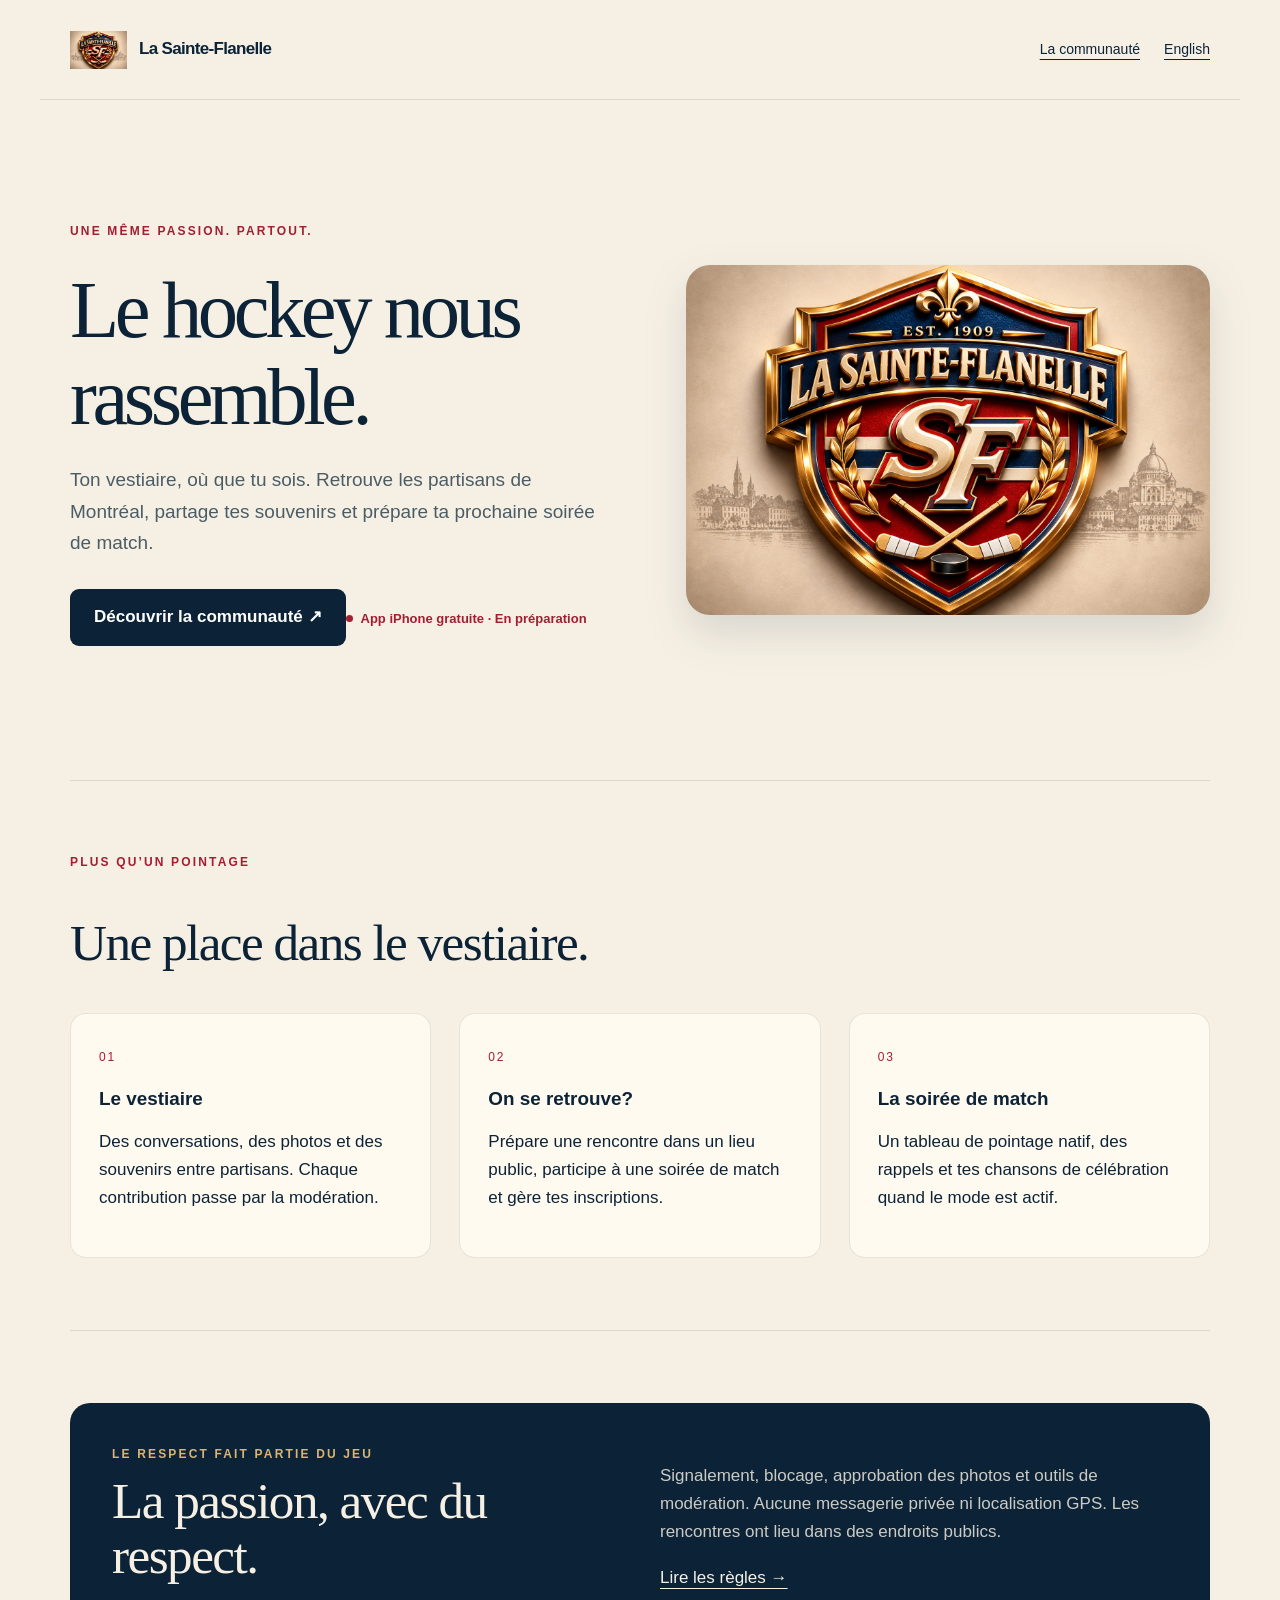
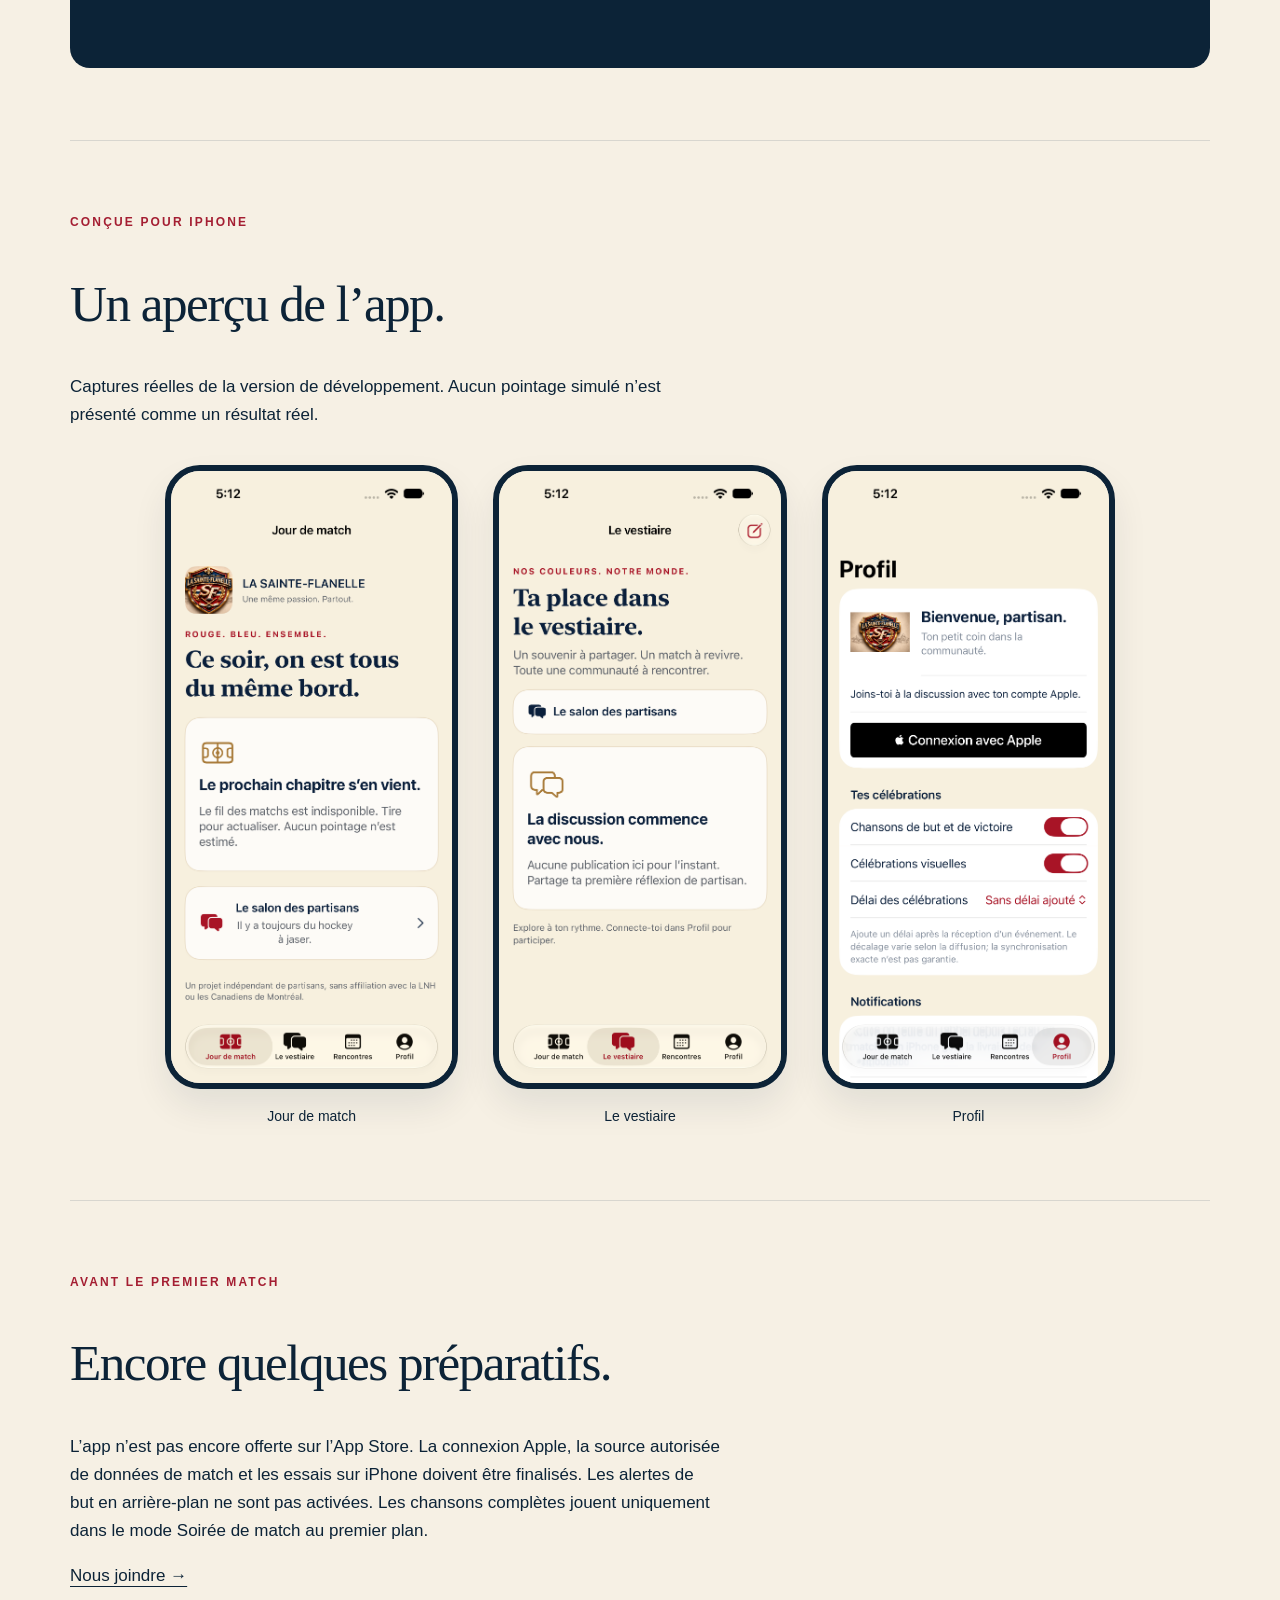
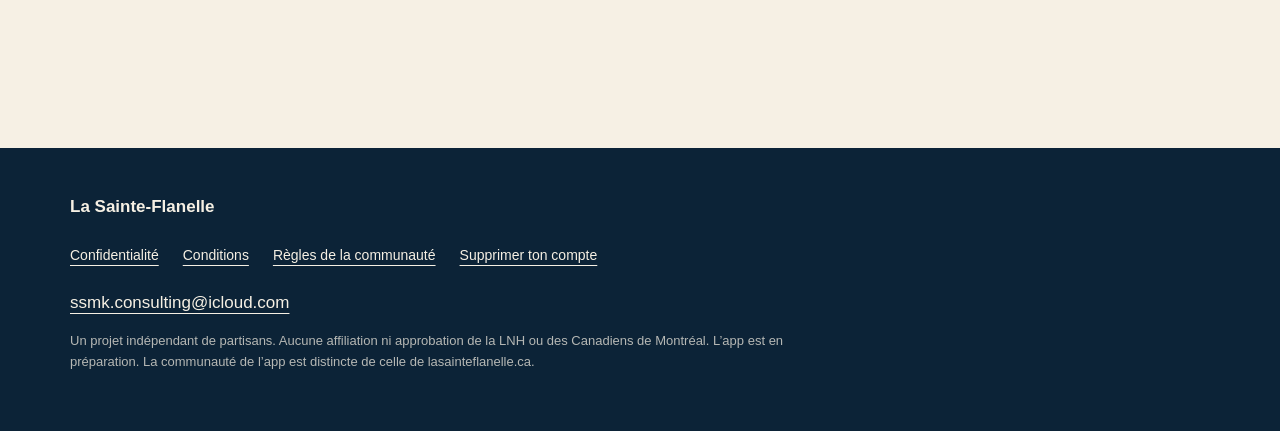
==== index.html @ 3fe641cf "Build bilingual La Sainte-Flanelle app website and policies" ====
<!doctype html><html lang="fr-CA"><head><meta charset="utf-8"><meta name="viewport" content="width=device-width, initial-scale=1"><meta name="theme-color" content="#0c2337"><meta name="description" content="La communauté indépendante des partisans de Montréal. Une app iPhone, en français et en anglais."><title>Accueil · La Sainte-Flanelle</title><link rel="stylesheet" href="assets/style.css?v=2"><link rel="icon" href="assets/crest.png"></head><body><a class="skip" href="#main">Aller au contenu</a><header><a class="brand" href="fr/index.html"><img src="assets/crest.png" alt="">La Sainte-Flanelle</a><nav aria-label="Navigation principale"><a href="fr/index.html#community">La communauté</a><a href="en/index.html" lang="en">English</a></nav></header><main id="main"><section class="hero"><div><div class="eyebrow">UNE MÊME PASSION. PARTOUT.</div><h1>Le hockey nous rassemble.</h1><p class="lead">Ton vestiaire, où que tu sois. Retrouve les partisans de Montréal, partage tes souvenirs et prépare ta prochaine soirée de match.</p><a class="button" href="#community">Découvrir la communauté ↗</a><p class="status">App iPhone gratuite · En préparation</p></div><div class="hero-art"><img src="assets/crest.png" alt="Écusson patrimonial SF de La Sainte-Flanelle" width="1536" height="1024"></div></section><section class="section" id="community"><div class="section-head"><div class="eyebrow">PLUS QU’UN POINTAGE</div><h2>Une place dans le vestiaire.</h2></div><div class="grid"><article class="card"><span class="number">01</span><h3>Le vestiaire</h3><p>Des conversations, des photos et des souvenirs entre partisans. Chaque contribution passe par la modération.</p></article><article class="card"><span class="number">02</span><h3>On se retrouve?</h3><p>Prépare une rencontre dans un lieu public, participe à une soirée de match et gère tes inscriptions.</p></article><article class="card"><span class="number">03</span><h3>La soirée de match</h3><p>Un tableau de pointage natif, des rappels et tes chansons de célébration quand le mode est actif.</p></article></div></section><section class="section"><div class="band"><div><div class="eyebrow">LE RESPECT FAIT PARTIE DU JEU</div><h2>La passion, avec du respect.</h2></div><div><p>Signalement, blocage, approbation des photos et outils de modération. Aucune messagerie privée ni localisation GPS. Les rencontres ont lieu dans des endroits publics.</p><a href="fr/communaute.html">Lire les règles →</a></div></div></section><section class="section"><div class="section-head"><div class="eyebrow">CONÇUE POUR IPHONE</div><h2>Un aperçu de l’app.</h2><p>Captures réelles de la version de développement. Aucun pointage simulé n’est présenté comme un résultat réel.</p></div><div class="screens"><figure><img src="assets/game-day-fr.png" alt="Jour de match — La Sainte-Flanelle" loading="lazy" width="1206" height="2622"><figcaption>Jour de match</figcaption></figure><figure><img src="assets/locker-fr.png" alt="Le vestiaire — La Sainte-Flanelle" loading="lazy" width="1206" height="2622"><figcaption>Le vestiaire</figcaption></figure><figure><img src="assets/profile-fr.png" alt="Profil — La Sainte-Flanelle" loading="lazy" width="1206" height="2622"><figcaption>Profil</figcaption></figure></div></section><section class="section"><div class="section-head"><div class="eyebrow">AVANT LE PREMIER MATCH</div><h2>Encore quelques préparatifs.</h2><p>L’app n’est pas encore offerte sur l’App Store. La connexion Apple, la source autorisée de données de match et les essais sur iPhone doivent être finalisés. Les alertes de but en arrière-plan ne sont pas activées. Les chansons complètes jouent uniquement dans le mode Soirée de match au premier plan.</p><a href="mailto:ssmk.consulting@icloud.com">Nous joindre →</a></div></section></main><footer class="footer"><div class="footer-inner"><strong>La Sainte-Flanelle</strong><nav aria-label="Informations"><a href="fr/confidentialite.html">Confidentialité</a><a href="fr/conditions.html">Conditions</a><a href="fr/communaute.html">Règles de la communauté</a><a href="fr/suppression.html">Supprimer ton compte</a></nav><a href="mailto:ssmk.consulting@icloud.com">ssmk.consulting@icloud.com</a><p>Un projet indépendant de partisans. Aucune affiliation ni approbation de la LNH ou des Canadiens de Montréal. L’app est en préparation. La communauté de l’app est distincte de celle de lasainteflanelle.ca.</p></div></footer></body></html>
---- assets/style.css ----
:root{--navy:#0c2337;--cream:#f6f0e4;--red:#a41e32;--gold:#b88a43;--muted:#5d666d}*{box-sizing:border-box}html{scroll-behavior:smooth}body{margin:0;background:var(--cream);color:var(--navy);font:17px/1.65 -apple-system,BlinkMacSystemFont,"Segoe UI",sans-serif}a{color:inherit;text-underline-offset:5px}a:focus-visible,button:focus-visible{outline:3px solid var(--red);outline-offset:5px}header{max-width:1200px;margin:auto;display:flex;align-items:center;justify-content:space-between;padding:25px 30px;border-bottom:1px solid #0c233720;gap:20px}.brand{display:flex;align-items:center;gap:12px;text-decoration:none;font-weight:750;letter-spacing:-.04em}.brand img{width:57px;height:49px;object-fit:contain}nav{display:flex;gap:24px;font-size:14px}main{max-width:1200px;margin:auto;padding:0 30px}.hero{display:grid;grid-template-columns:1.1fr 1fr;align-items:center;gap:40px;min-height:680px;padding:65px 0}.eyebrow{text-transform:uppercase;font-size:12px;font-weight:800;letter-spacing:.18em;color:var(--red)}h1,h2,h3{line-height:1.08}h1{font-family:Georgia,serif;font-size:clamp(3rem,6.3vw,5.8rem);font-weight:500;letter-spacing:-.055em;margin:24px 0}h2{font-family:Georgia,serif;font-size:clamp(2.1rem,4vw,3.5rem);font-weight:500;letter-spacing:-.03em}h3{font-size:1.18rem}.lead{max-width:540px;font-size:19px;color:#4c5c65}.hero-art{position:relative;display:grid;place-items:center}.hero-art img{width:100%;height:auto;filter:drop-shadow(0 18px 20px #0c233720);border-radius:24px}.caption{font-size:12px;color:var(--muted);text-align:center}.button{display:inline-block;background:var(--navy);color:white;padding:14px 24px;border-radius:9px;text-decoration:none;font-weight:650;margin:12px 0}.status{display:inline-flex;align-items:center;gap:8px;font-size:13px;color:var(--red);font-weight:700}.status:before{content:"";width:7px;height:7px;background:var(--red);border-radius:50%}.section{padding:72px 0;border-top:1px solid #0c233720}.section-head{max-width:650px;margin-bottom:36px}.grid{display:grid;grid-template-columns:repeat(3,1fr);gap:28px}.card{background:#fffaf0;border:1px solid #0c23371a;border-radius:16px;padding:28px}.number{font-size:12px;letter-spacing:.15em;color:var(--red)}.band{border-radius:20px;background:var(--navy);color:var(--cream);padding:42px;display:grid;grid-template-columns:1fr 1fr;gap:40px}.band h2{margin-top:8px}.band p{opacity:.82}.band .eyebrow{color:#d8b574}.screens{display:grid;grid-template-columns:repeat(3,1fr);gap:35px;max-width:950px;margin:auto}.screens img{width:100%;height:auto;display:block;border:6px solid var(--navy);border-radius:35px;box-shadow:0 18px 35px #0c233715}.screens figure{margin:0}.screens figcaption{font-size:14px;text-align:center;margin-top:16px}.article{max-width:760px;margin:auto;padding:65px 0 100px}.article h1{font-size:clamp(2.7rem,5vw,4.5rem)}.article h2{font-family:inherit;font-size:1.3rem;font-weight:750;letter-spacing:0;margin-top:40px}.article li{margin:12px 0}.note{border-left:3px solid var(--gold);padding:5px 0 5px 20px}.footer{background:var(--navy);color:var(--cream);padding:45px 30px;margin-top:50px}.footer-inner{max-width:1140px;margin:auto}.footer nav{flex-wrap:wrap;margin:22px 0}.footer p{max-width:780px;opacity:.72;font-size:13px}.skip{position:absolute;top:-70px;padding:12px;background:white;z-index:2}.skip:focus{top:5px}@media(max-width:760px){header{padding:18px 20px}header nav a:first-child{display:none}main{padding:0 22px}.brand{font-size:15px}.hero{grid-template-columns:1fr;padding:42px 0;gap:30px;min-height:0}.hero h1{margin-top:18px}.hero-art{max-width:480px;margin:auto}.grid,.band{grid-template-columns:1fr}.section{padding:45px 0}.band{padding:26px;gap:8px}.screens{grid-template-columns:repeat(2,1fr);gap:20px}.screens figure:last-child{display:none}.screens img{border-width:4px;border-radius:22px}nav{gap:18px}.article{padding-top:38px}h1{font-size:3.3rem}}@media(prefers-reduced-motion:reduce){html{scroll-behavior:auto}}
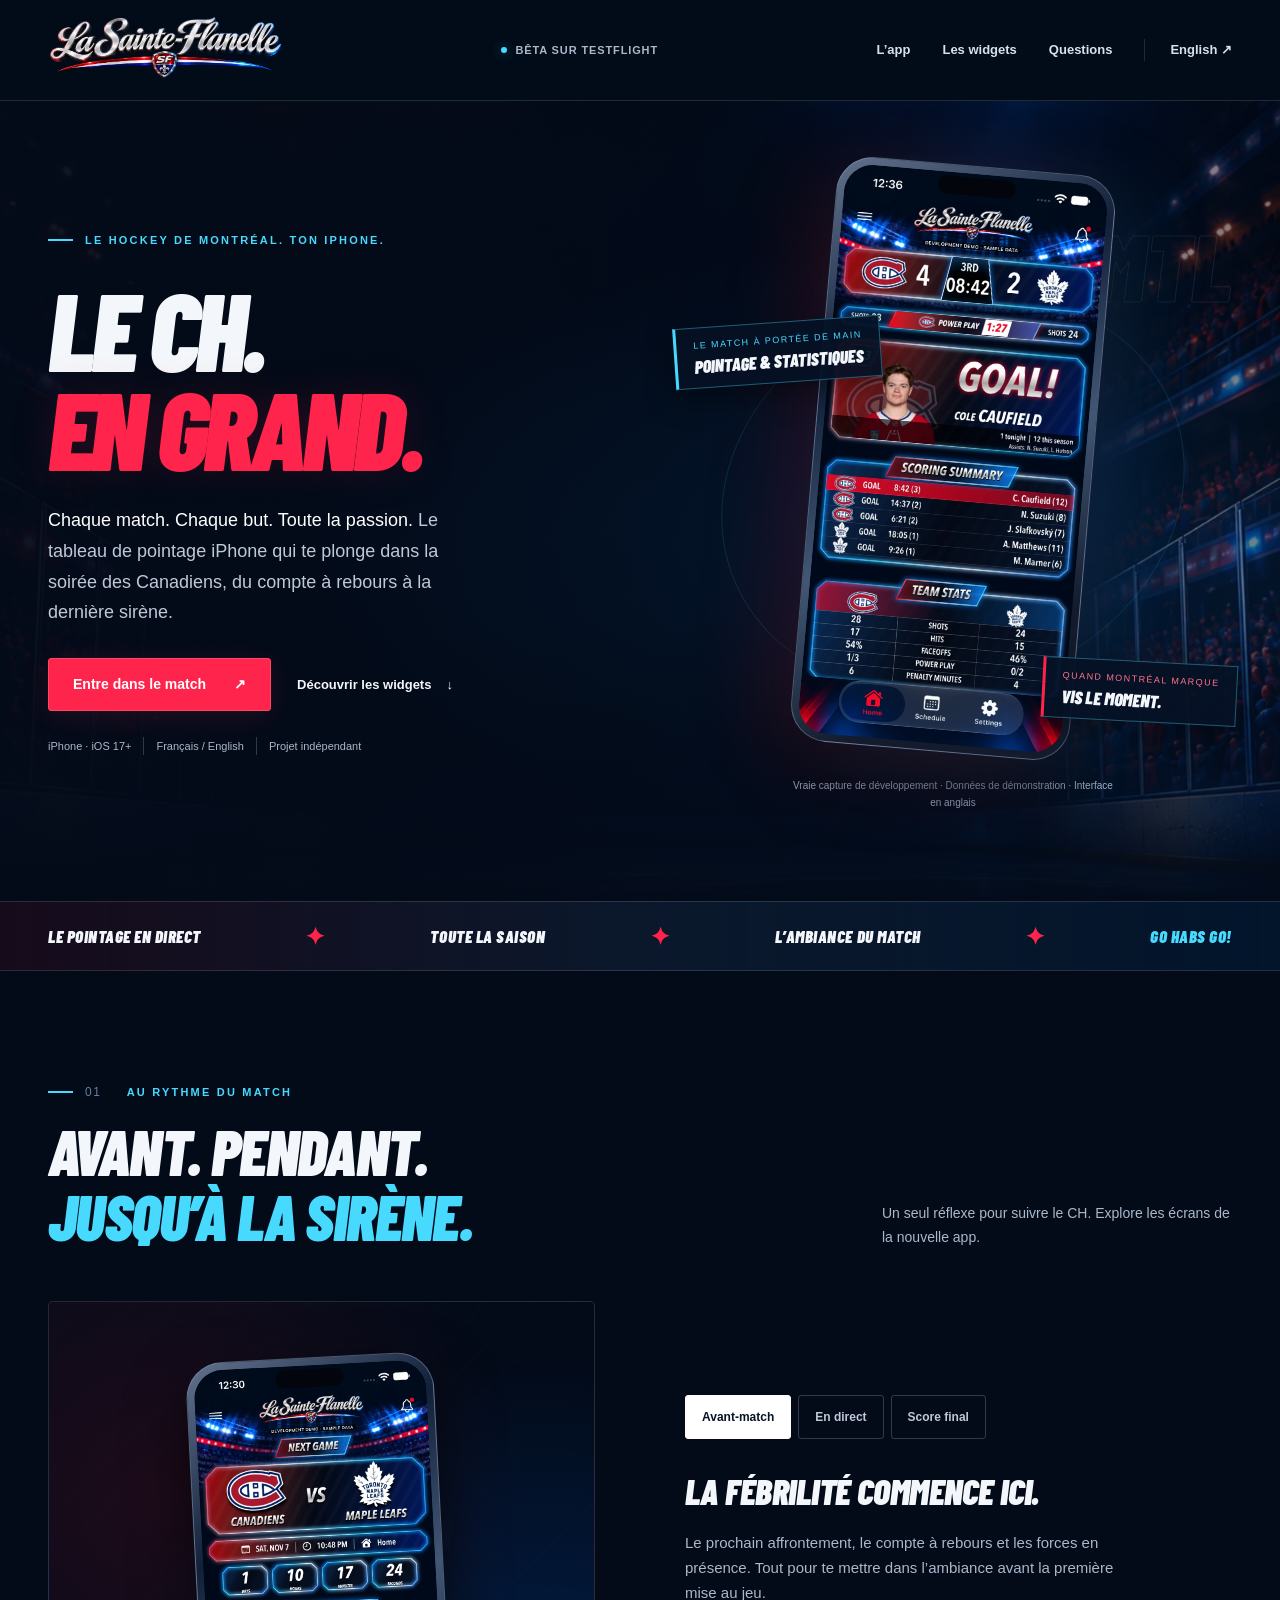
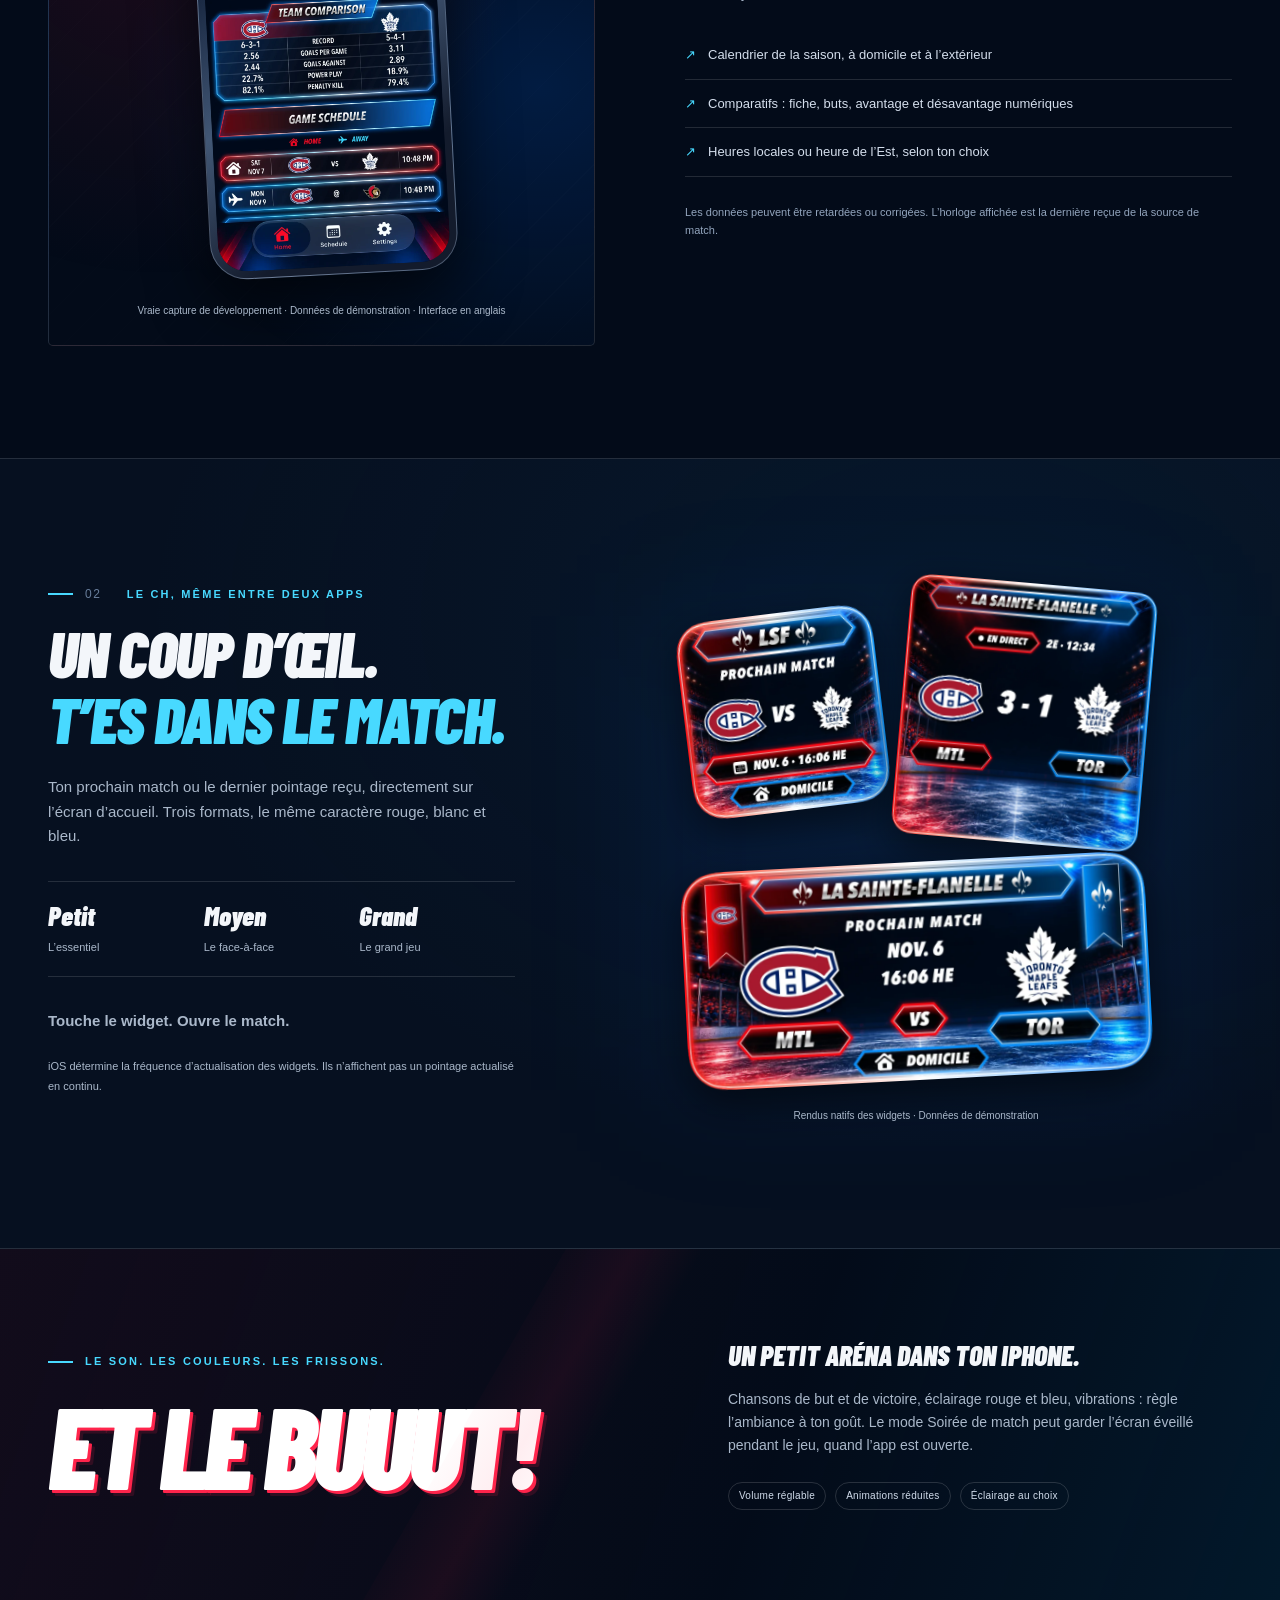
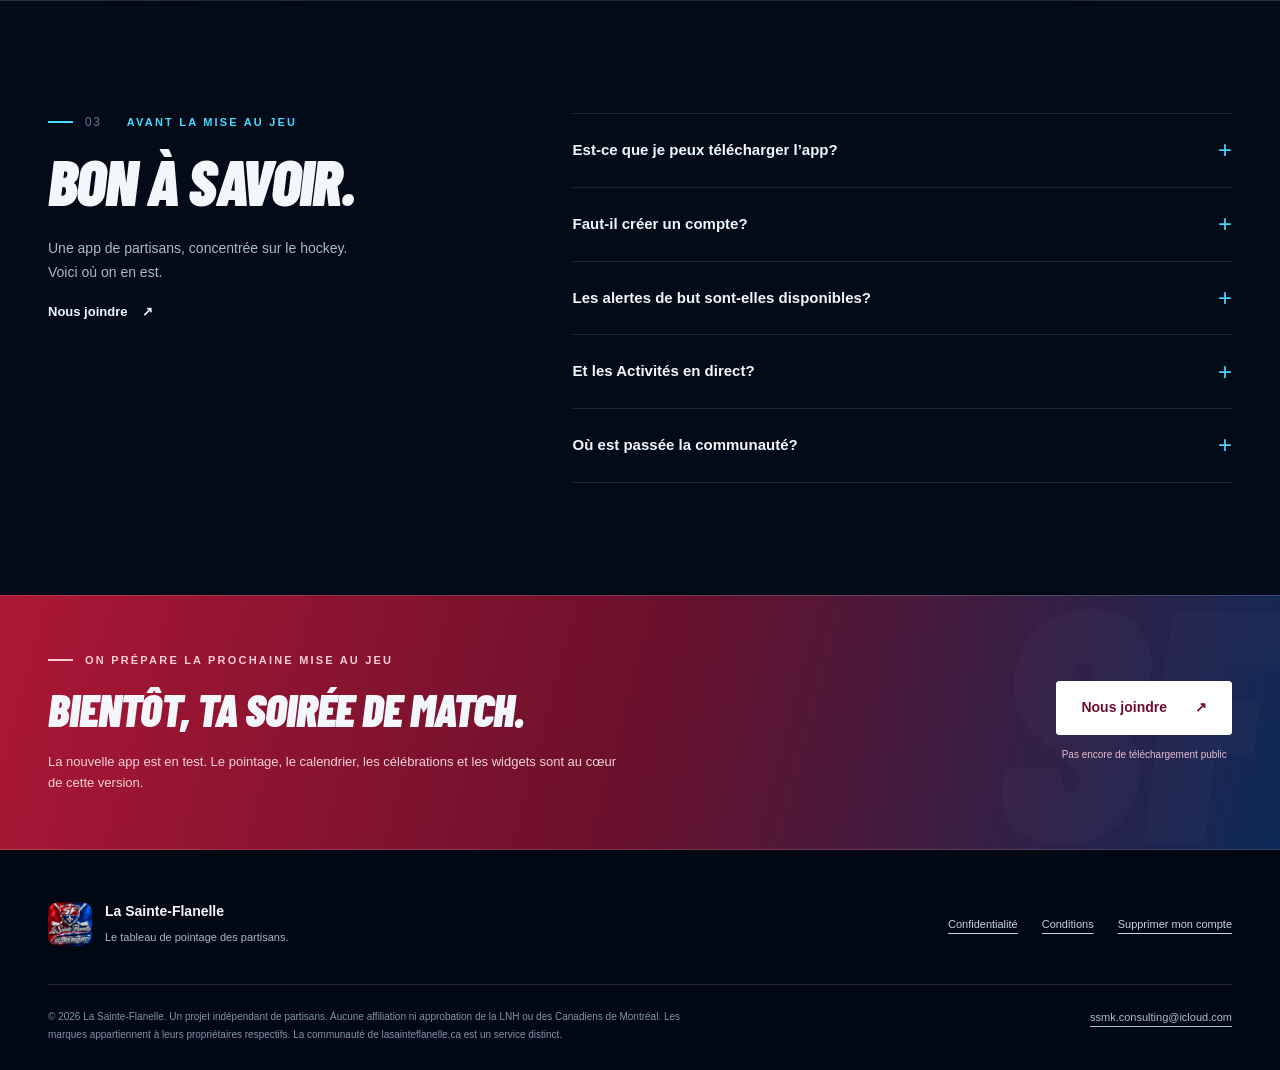
==== commit 7678e898: "Redesign website for Habs scoreboard and widgets" ====
--- a/index.html
+++ b/index.html
@@ -1 +1,43 @@
-<!doctype html><html lang="fr-CA"><head><meta charset="utf-8"><meta name="viewport" content="width=device-width, initial-scale=1"><meta name="theme-color" content="#0c2337"><meta name="description" content="La communauté indépendante des partisans de Montréal. Une app iPhone, en français et en anglais."><title>Accueil · La Sainte-Flanelle</title><link rel="stylesheet" href="assets/style.css?v=2"><link rel="icon" href="assets/crest.png"></head><body><a class="skip" href="#main">Aller au contenu</a><header><a class="brand" href="fr/index.html"><img src="assets/crest.png" alt="">La Sainte-Flanelle</a><nav aria-label="Navigation principale"><a href="fr/index.html#community">La communauté</a><a href="en/index.html" lang="en">English</a></nav></header><main id="main"><section class="hero"><div><div class="eyebrow">UNE MÊME PASSION. PARTOUT.</div><h1>Le hockey nous rassemble.</h1><p class="lead">Ton vestiaire, où que tu sois. Retrouve les partisans de Montréal, partage tes souvenirs et prépare ta prochaine soirée de match.</p><a class="button" href="#community">Découvrir la communauté ↗</a><p class="status">App iPhone gratuite · En préparation</p></div><div class="hero-art"><img src="assets/crest.png" alt="Écusson patrimonial SF de La Sainte-Flanelle" width="1536" height="1024"></div></section><section class="section" id="community"><div class="section-head"><div class="eyebrow">PLUS QU’UN POINTAGE</div><h2>Une place dans le vestiaire.</h2></div><div class="grid"><article class="card"><span class="number">01</span><h3>Le vestiaire</h3><p>Des conversations, des photos et des souvenirs entre partisans. Chaque contribution passe par la modération.</p></article><article class="card"><span class="number">02</span><h3>On se retrouve?</h3><p>Prépare une rencontre dans un lieu public, participe à une soirée de match et gère tes inscriptions.</p></article><article class="card"><span class="number">03</span><h3>La soirée de match</h3><p>Un tableau de pointage natif, des rappels et tes chansons de célébration quand le mode est actif.</p></article></div></section><section class="section"><div class="band"><div><div class="eyebrow">LE RESPECT FAIT PARTIE DU JEU</div><h2>La passion, avec du respect.</h2></div><div><p>Signalement, blocage, approbation des photos et outils de modération. Aucune messagerie privée ni localisation GPS. Les rencontres ont lieu dans des endroits publics.</p><a href="fr/communaute.html">Lire les règles →</a></div></div></section><section class="section"><div class="section-head"><div class="eyebrow">CONÇUE POUR IPHONE</div><h2>Un aperçu de l’app.</h2><p>Captures réelles de la version de développement. Aucun pointage simulé n’est présenté comme un résultat réel.</p></div><div class="screens"><figure><img src="assets/game-day-fr.png" alt="Jour de match — La Sainte-Flanelle" loading="lazy" width="1206" height="2622"><figcaption>Jour de match</figcaption></figure><figure><img src="assets/locker-fr.png" alt="Le vestiaire — La Sainte-Flanelle" loading="lazy" width="1206" height="2622"><figcaption>Le vestiaire</figcaption></figure><figure><img src="assets/profile-fr.png" alt="Profil — La Sainte-Flanelle" loading="lazy" width="1206" height="2622"><figcaption>Profil</figcaption></figure></div></section><section class="section"><div class="section-head"><div class="eyebrow">AVANT LE PREMIER MATCH</div><h2>Encore quelques préparatifs.</h2><p>L’app n’est pas encore offerte sur l’App Store. La connexion Apple, la source autorisée de données de match et les essais sur iPhone doivent être finalisés. Les alertes de but en arrière-plan ne sont pas activées. Les chansons complètes jouent uniquement dans le mode Soirée de match au premier plan.</p><a href="mailto:ssmk.consulting@icloud.com">Nous joindre →</a></div></section></main><footer class="footer"><div class="footer-inner"><strong>La Sainte-Flanelle</strong><nav aria-label="Informations"><a href="fr/confidentialite.html">Confidentialité</a><a href="fr/conditions.html">Conditions</a><a href="fr/communaute.html">Règles de la communauté</a><a href="fr/suppression.html">Supprimer ton compte</a></nav><a href="mailto:ssmk.consulting@icloud.com">ssmk.consulting@icloud.com</a><p>Un projet indépendant de partisans. Aucune affiliation ni approbation de la LNH ou des Canadiens de Montréal. L’app est en préparation. La communauté de l’app est distincte de celle de lasainteflanelle.ca.</p></div></footer></body></html>+<!doctype html>
+<html lang="fr-CA">
+<head>
+<meta charset="utf-8"><meta name="viewport" content="width=device-width, initial-scale=1">
+<meta name="theme-color" content="#030b19"><meta name="description" content="Le CH, en grand. Pointage en direct, calendrier, statistiques et widgets : La Sainte-Flanelle, le tableau de pointage iPhone des partisans de Montréal.">
+<meta property="og:title" content="Accueil · La Sainte-Flanelle"><meta property="og:description" content="Le CH, en grand. Pointage en direct, calendrier, statistiques et widgets : La Sainte-Flanelle, le tableau de pointage iPhone des partisans de Montréal."><meta property="og:type" content="website"><meta property="og:locale" content="fr_CA">
+<title>Accueil · La Sainte-Flanelle</title><link rel="stylesheet" href="assets/style.css?v=3"><link rel="icon" type="image/webp" href="assets/app-icon.webp">
+<script src="assets/site.js?v=3" defer></script>
+</head><body><a class="skip" href="#main">Aller au contenu</a>
+<header class="site-header"><div class="wrap header-inner">
+  <a class="brand" href="fr/index.html" aria-label="La Sainte-Flanelle — Accueil"><img src="assets/wordmark.webp" alt="La Sainte-Flanelle" width="800" height="267"></a>
+  <div class="header-status"><span class="dot" aria-hidden="true"></span>Bêta sur TestFlight</div>
+  <nav class="main-nav" aria-label="Navigation principale"><a class="desktop-link" href="fr/index.html#app">L’app</a><a class="desktop-link" href="fr/index.html#widgets">Les widgets</a><a class="desktop-link" href="fr/index.html#questions">Questions</a><a class="language" href="en/index.html" lang="en">English ↗</a></nav>
+</div></header>
+<main id="main">
+<section class="hero" aria-labelledby="hero-title"><div class="wrap hero-inner">
+ <div class="hero-copy"><div class="eyebrow">LE HOCKEY DE MONTRÉAL. TON IPHONE.</div><h1 id="hero-title"><span>LE CH.</span><span class="accent">EN GRAND.</span></h1><p class="lead"><strong>Chaque match. Chaque but. Toute la passion.</strong> Le tableau de pointage iPhone qui te plonge dans la soirée des Canadiens, du compte à rebours à la dernière sirène.</p>
+ <div class="actions"><a class="button" href="#app">Entre dans le match <span aria-hidden="true">↗</span></a><a class="text-link" href="#widgets">Découvrir les widgets <span aria-hidden="true">↓</span></a></div>
+ <div class="hero-meta"><span>iPhone · iOS 17+</span><span>Français / English</span><span>Projet indépendant</span></div></div>
+ <div class="hero-visual"><span class="hero-index" aria-hidden="true">MTL</span><div class="phone"><img src="assets/scoreboard-live.webp" alt="Tableau de pointage en démonstration : Montréal 4, Toronto 2" width="780" height="1688" fetchpriority="high"></div><div class="floating-label" aria-hidden="true"><small>LE MATCH À PORTÉE DE MAIN</small>Pointage & statistiques</div><div class="floating-label bottom" aria-hidden="true"><small>QUAND MONTRÉAL MARQUE</small>Vis le moment.</div><p class="visual-note">Vraie capture de développement · Données de démonstration · Interface en anglais</p></div>
+</div></section>
+<div class="ticker"><div class="wrap ticker-inner"><span>Le pointage en direct</span><span class="fleur" aria-hidden="true">✦</span><span>Toute la saison</span><span class="fleur" aria-hidden="true">✦</span><span>L’ambiance du match</span><span class="fleur" aria-hidden="true">✦</span><span>Go Habs Go!</span></div></div>
+<section class="section wrap" id="app" aria-labelledby="app-title">
+ <div class="section-heading"><div><div class="eyebrow"><span class="section-number">01</span>AU RYTHME DU MATCH</div><h2 id="app-title">Avant. Pendant.<br><em>Jusqu’à la sirène.</em></h2></div><p>Un seul réflexe pour suivre le CH. Explore les écrans de la nouvelle app.</p></div>
+ <div class="tour" data-preview><div class="preview-stage"><div class="phone tour-phone"><img data-preview-image src="assets/scoreboard-upcoming.webp" alt="Écran avant-match — La Sainte-Flanelle" width="780" height="1688" loading="lazy"></div><p class="stage-note">Vraie capture de développement · Données de démonstration · Interface en anglais</p></div>
+ <div class="tour-copy"><div class="tour-controls" role="group" aria-label="Explorer les écrans du match"><button type="button" hidden data-panel="preview-upcoming" aria-controls="preview-upcoming" aria-pressed="false" data-image="assets/scoreboard-upcoming.webp" data-alt="Écran Avant-match — La Sainte-Flanelle">Avant-match</button><button type="button" hidden data-panel="preview-live" aria-controls="preview-live" aria-pressed="false" data-image="assets/scoreboard-live.webp" data-alt="Écran En direct — La Sainte-Flanelle">En direct</button><button type="button" hidden data-panel="preview-final" aria-controls="preview-final" aria-pressed="false" data-image="assets/scoreboard-final.webp" data-alt="Écran Score final — La Sainte-Flanelle">Score final</button></div><div aria-live="polite" aria-atomic="true"><div class="tour-content" id="preview-upcoming" role="region" aria-labelledby="title-upcoming"><h3 id="title-upcoming">La fébrilité commence ici.</h3><p>Le prochain affrontement, le compte à rebours et les forces en présence. Tout pour te mettre dans l’ambiance avant la première mise au jeu.</p><ul class="detail-list"><li>Calendrier de la saison, à domicile et à l’extérieur</li><li>Comparatifs : fiche, buts, avantage et désavantage numériques</li><li>Heures locales ou heure de l’Est, selon ton choix</li></ul></div><div class="tour-content" id="preview-live" role="region" aria-labelledby="title-live"><h3 id="title-live">Le match prend toute la place.</h3><p>Un tableau de pointage au style télévisuel. Les infos du match sont réunies, lisibles et pensées pour les partisans de Montréal.</p><ul class="detail-list"><li>Pointage, période et dernière horloge reçue</li><li>Tirs, avantage numérique et dernier buteur</li><li>Sommaire des buts et statistiques des équipes</li></ul></div><div class="tour-content" id="preview-final" role="region" aria-labelledby="title-final"><h3 id="title-final">La dernière sirène. Toute l’émotion.</h3><p>La soirée se termine, le match reste à l’écran. Retrouve le résultat et le sommaire, puis prépare-toi au prochain rendez-vous.</p><ul class="detail-list"><li>Résultat final et sommaire des buts</li><li>Célébration de victoire quand Montréal l’emporte</li><li>Retour au calendrier pour le prochain match</li></ul></div></div><p class="tour-footnote">Les données peuvent être retardées ou corrigées. L’horloge affichée est la dernière reçue de la source de match.</p></div></div>
+</section>
+<section class="section widgets-section" id="widgets" aria-labelledby="widget-title"><div class="wrap widget-layout"><div class="widget-copy"><div class="eyebrow"><span class="section-number">02</span>LE CH, MÊME ENTRE DEUX APPS</div><h2 id="widget-title">Un coup d’œil.<br><em>T’es dans le match.</em></h2><p>Ton prochain match ou le dernier pointage reçu, directement sur l’écran d’accueil. Trois formats, le même caractère rouge, blanc et bleu.</p><div class="size-specs"><div><b>Petit</b><span>L’essentiel</span></div><div><b>Moyen</b><span>Le face-à-face</span></div><div><b>Grand</b><span>Le grand jeu</span></div></div><p><strong>Touche le widget. Ouvre le match.</strong></p><p class="widget-note">iOS détermine la fréquence d’actualisation des widgets. Ils n’affichent pas un pointage actualisé en continu.</p></div>
+ <figure class="widget-art"><div class="widget-row"><img class="widget-small" src="assets/widget-small-fr.webp" alt="Petit widget : prochain match" width="510" height="510" loading="lazy"><img class="widget-large" src="assets/widget-large-fr.webp" alt="Grand widget : pointage en démonstration" width="1000" height="1049" loading="lazy"></div><img class="widget-medium" src="assets/widget-medium-fr.webp" alt="Widget moyen : prochain match" width="1000" height="467" loading="lazy"><figcaption>Rendus natifs des widgets · Données de démonstration</figcaption></figure>
+</div></section>
+<section class="celebration" aria-labelledby="celebration-title"><div class="wrap celebration-inner"><div><div class="eyebrow">LE SON. LES COULEURS. LES FRISSONS.</div><h2 class="goal-word" id="celebration-title">ET LE BUUUT!</h2></div><div class="celebration-copy"><h3>Un petit aréna dans ton iPhone.</h3><p>Chansons de but et de victoire, éclairage rouge et bleu, vibrations : règle l’ambiance à ton goût. Le mode Soirée de match peut garder l’écran éveillé pendant le jeu, quand l’app est ouverte.</p><div class="chips"><span>Volume réglable</span><span>Animations réduites</span><span>Éclairage au choix</span></div></div></div></section>
+<section class="section wrap" id="questions" aria-labelledby="questions-title"><div class="faq-layout"><div class="faq-intro"><div class="eyebrow"><span class="section-number">03</span>AVANT LA MISE AU JEU</div><h2 id="questions-title">Bon à savoir.</h2><p>Une app de partisans, concentrée sur le hockey. Voici où on en est.</p><a class="text-link" href="mailto:ssmk.consulting@icloud.com">Nous joindre <span aria-hidden="true">↗</span></a></div><div class="faq-list"><details><summary>Est-ce que je peux télécharger l’app?</summary><p>L’app est en phase de test sur TestFlight. Elle n’est pas encore offerte publiquement sur l’App Store. La disponibilité publique sera annoncée ici.</p></details>
+<details><summary>Faut-il créer un compte?</summary><p>Tu peux consulter le calendrier, le pointage et les statistiques, et essayer les célébrations sans compte. Certains services en arrière-plan nécessitent une connexion avec Apple et les autorisations iOS.</p></details>
+<details><summary>Les alertes de but sont-elles disponibles?</summary><p>Les rappels d’avant-match sont disponibles, avec des choix de 15, 10 ou 5 minutes. Les alertes de but et de score final en arrière-plan nécessitent encore une mise à jour du serveur. Les chansons complètes jouent lorsque l’app est au premier plan.</p></details>
+<details><summary>Et les Activités en direct?</summary><p>L’app intègre le pointage sur l’écran verrouillé et dans la Dynamic Island sur les iPhone compatibles. Les mises à jour en arrière-plan dépendent de la disponibilité du service; elles ne sont pas garanties en continu.</p></details>
+<details><summary>Où est passée la communauté?</summary><p>L’app se concentre maintenant sur le tableau de pointage des Canadiens. Les discussions, photos, profils sociaux et rencontres ne font plus partie de son interface. La communauté existante sur lasainteflanelle.ca demeure distincte.</p></details></div></div></section>
+<section class="release" id="release" aria-labelledby="release-title"><div class="wrap release-inner"><div><div class="eyebrow">ON PRÉPARE LA PROCHAINE MISE AU JEU</div><h2 id="release-title">Bientôt, ta soirée de match.</h2><p>La nouvelle app est en test. Le pointage, le calendrier, les célébrations et les widgets sont au cœur de cette version.</p></div><div><a class="button" href="mailto:ssmk.consulting@icloud.com">Nous joindre <span aria-hidden="true">↗</span></a><span class="release-small">Pas encore de téléchargement public</span></div></div></section>
+</main>
+<footer class="footer"><div class="wrap">
+<div class="footer-top"><div class="footer-brand"><img src="assets/app-icon.webp" alt="" width="44" height="44"><div><strong>La Sainte-Flanelle</strong><span>Le tableau de pointage des partisans.</span></div></div><nav class="footer-nav" aria-label="Informations"><a href="fr/confidentialite.html">Confidentialité</a><a href="fr/conditions.html">Conditions</a><a href="fr/suppression.html">Supprimer mon compte</a></nav></div>
+<div class="footer-bottom"><p>© 2026 La Sainte-Flanelle. Un projet indépendant de partisans. Aucune affiliation ni approbation de la LNH ou des Canadiens de Montréal. Les marques appartiennent à leurs propriétaires respectifs. La communauté de lasainteflanelle.ca est un service distinct.</p><a href="mailto:ssmk.consulting@icloud.com">ssmk.consulting@icloud.com</a></div>
+</div></footer>
+</body></html>
--- a/assets/style.css
+++ b/assets/style.css
@@ -1,2 +1,1156 @@
-
-:root{--navy:#0c2337;--cream:#f6f0e4;--red:#a41e32;--gold:#b88a43;--muted:#5d666d}*{box-sizing:border-box}html{scroll-behavior:smooth}body{margin:0;background:var(--cream);color:var(--navy);font:17px/1.65 -apple-system,BlinkMacSystemFont,"Segoe UI",sans-serif}a{color:inherit;text-underline-offset:5px}a:focus-visible,button:focus-visible{outline:3px solid var(--red);outline-offset:5px}header{max-width:1200px;margin:auto;display:flex;align-items:center;justify-content:space-between;padding:25px 30px;border-bottom:1px solid #0c233720;gap:20px}.brand{display:flex;align-items:center;gap:12px;text-decoration:none;font-weight:750;letter-spacing:-.04em}.brand img{width:57px;height:49px;object-fit:contain}nav{display:flex;gap:24px;font-size:14px}main{max-width:1200px;margin:auto;padding:0 30px}.hero{display:grid;grid-template-columns:1.1fr 1fr;align-items:center;gap:40px;min-height:680px;padding:65px 0}.eyebrow{text-transform:uppercase;font-size:12px;font-weight:800;letter-spacing:.18em;color:var(--red)}h1,h2,h3{line-height:1.08}h1{font-family:Georgia,serif;font-size:clamp(3rem,6.3vw,5.8rem);font-weight:500;letter-spacing:-.055em;margin:24px 0}h2{font-family:Georgia,serif;font-size:clamp(2.1rem,4vw,3.5rem);font-weight:500;letter-spacing:-.03em}h3{font-size:1.18rem}.lead{max-width:540px;font-size:19px;color:#4c5c65}.hero-art{position:relative;display:grid;place-items:center}.hero-art img{width:100%;height:auto;filter:drop-shadow(0 18px 20px #0c233720);border-radius:24px}.caption{font-size:12px;color:var(--muted);text-align:center}.button{display:inline-block;background:var(--navy);color:white;padding:14px 24px;border-radius:9px;text-decoration:none;font-weight:650;margin:12px 0}.status{display:inline-flex;align-items:center;gap:8px;font-size:13px;color:var(--red);font-weight:700}.status:before{content:"";width:7px;height:7px;background:var(--red);border-radius:50%}.section{padding:72px 0;border-top:1px solid #0c233720}.section-head{max-width:650px;margin-bottom:36px}.grid{display:grid;grid-template-columns:repeat(3,1fr);gap:28px}.card{background:#fffaf0;border:1px solid #0c23371a;border-radius:16px;padding:28px}.number{font-size:12px;letter-spacing:.15em;color:var(--red)}.band{border-radius:20px;background:var(--navy);color:var(--cream);padding:42px;display:grid;grid-template-columns:1fr 1fr;gap:40px}.band h2{margin-top:8px}.band p{opacity:.82}.band .eyebrow{color:#d8b574}.screens{display:grid;grid-template-columns:repeat(3,1fr);gap:35px;max-width:950px;margin:auto}.screens img{width:100%;height:auto;display:block;border:6px solid var(--navy);border-radius:35px;box-shadow:0 18px 35px #0c233715}.screens figure{margin:0}.screens figcaption{font-size:14px;text-align:center;margin-top:16px}.article{max-width:760px;margin:auto;padding:65px 0 100px}.article h1{font-size:clamp(2.7rem,5vw,4.5rem)}.article h2{font-family:inherit;font-size:1.3rem;font-weight:750;letter-spacing:0;margin-top:40px}.article li{margin:12px 0}.note{border-left:3px solid var(--gold);padding:5px 0 5px 20px}.footer{background:var(--navy);color:var(--cream);padding:45px 30px;margin-top:50px}.footer-inner{max-width:1140px;margin:auto}.footer nav{flex-wrap:wrap;margin:22px 0}.footer p{max-width:780px;opacity:.72;font-size:13px}.skip{position:absolute;top:-70px;padding:12px;background:white;z-index:2}.skip:focus{top:5px}@media(max-width:760px){header{padding:18px 20px}header nav a:first-child{display:none}main{padding:0 22px}.brand{font-size:15px}.hero{grid-template-columns:1fr;padding:42px 0;gap:30px;min-height:0}.hero h1{margin-top:18px}.hero-art{max-width:480px;margin:auto}.grid,.band{grid-template-columns:1fr}.section{padding:45px 0}.band{padding:26px;gap:8px}.screens{grid-template-columns:repeat(2,1fr);gap:20px}.screens figure:last-child{display:none}.screens img{border-width:4px;border-radius:22px}nav{gap:18px}.article{padding-top:38px}h1{font-size:3.3rem}}@media(prefers-reduced-motion:reduce){html{scroll-behavior:auto}}+@charset "UTF-8";
+@font-face {
+  font-family:"Barlow Condensed";
+  src:url("barlow-condensed-black-italic.ttf") format("truetype");
+  font-weight:900;
+  font-style:italic;
+  font-display:swap;
+}
+:root {
+  color-scheme:dark;
+  --navy:#030b19;
+  --panel:#0b182c;
+  --white:#f3f6fa;
+  --muted:#aab8ca;
+  --red:#ff244b;
+  --cyan:#48d9ff;
+  --line:#ffffff20;
+  --display:"Barlow Condensed","Avenir Next Condensed","Arial Narrow",Impact,sans-serif;
+  --body:-apple-system,BlinkMacSystemFont,"Segoe UI",sans-serif;
+}
+* {
+  box-sizing:border-box;
+}
+html {
+  scroll-behavior:smooth;
+  scroll-padding-top:100px;
+}
+body {
+  margin:0;
+  background:var(--navy);
+  color:var(--white);
+  font:16px/1.65 var(--body);
+  -webkit-font-smoothing:antialiased;
+}
+button,a {
+  -webkit-tap-highlight-color:transparent;
+}
+button {
+  font:inherit;
+}
+a {
+  color:inherit;
+  text-underline-offset:5px;
+}
+img {
+  max-width:100%;
+  height:auto;
+  display:block;
+}
+button,a,summary {
+  touch-action:manipulation;
+}
+a:focus-visible,button:focus-visible,summary:focus-visible,[tabindex="0"]:focus-visible {
+  outline:3px solid var(--cyan);
+  outline-offset:6px;
+}
+::selection {
+  background:#ab173a;
+  color:#fff;
+}
+[hidden] {
+  display:none!important;
+}
+.wrap {
+  width:min(1200px,calc(100% - 96px));
+  margin-inline:auto;
+}
+.skip {
+  position:fixed;
+  left:20px;
+  top:-100px;
+  padding:12px 20px;
+  background:#fff;
+  color:var(--navy);
+  z-index:100;
+}
+.skip:focus {
+  top:12px;
+}
+.site-header {
+  position:relative;
+  z-index:10;
+  border-bottom:1px solid var(--line);
+  background:#030b19e8;
+}
+.header-inner {
+  min-height:100px;
+  display:flex;
+  align-items:center;
+  justify-content:space-between;
+  gap:28px;
+}
+.brand {
+  display:block;
+  flex-shrink:0;
+}
+.brand img {
+  width:235px;
+  height:78px;
+  object-fit:contain;
+}
+.main-nav {
+  display:flex;
+  align-items:center;
+  gap:32px;
+}
+.main-nav a {
+  text-decoration:none;
+  font-size:13px;
+  font-weight:650;
+  color:#d8e0ec;
+  transition:color .2s;
+}
+.main-nav a:hover {
+  color:var(--cyan);
+}
+.main-nav .language {
+  border-left:1px solid var(--line);
+  padding-left:25px;
+}
+.header-status {
+  display:flex;
+  align-items:center;
+  gap:8px;
+  color:var(--muted);
+  font-size:11px;
+  font-weight:650;
+  letter-spacing:.08em;
+  text-transform:uppercase;
+}
+.dot {
+  width:6px;
+  height:6px;
+  border-radius:50%;
+  background:var(--cyan);
+  display:inline-block;
+  box-shadow:0 0 12px #48d9ff80;
+}
+.hero {
+  position:relative;
+  isolation:isolate;
+  overflow:hidden;
+}
+.hero:before {
+  content:"";
+  position:absolute;
+  inset:0;
+  z-index:-2;
+  background:linear-gradient(90deg,#030b19f2 8%,#030b19d9 40%,#030b1960 75%,#030b1980),url("arena.webp") center 45%/cover no-repeat;
+  opacity:.95;
+}
+.hero:after {
+  content:"";
+  position:absolute;
+  inset:0;
+  z-index:-1;
+  background:linear-gradient(0deg,var(--navy),transparent 35%),radial-gradient(ellipse at 80% 55%,#1279cf21,transparent 50%);
+}
+.hero-inner {
+  display:grid;
+  grid-template-columns:1.05fr 1fr;
+  align-items:center;
+  gap:40px;
+  padding-block:60px 76px;
+  min-height:800px;
+}
+.eyebrow {
+  font-size:11px;
+  font-weight:750;
+  letter-spacing:.2em;
+  text-transform:uppercase;
+  display:flex;
+  align-items:center;
+  gap:12px;
+  color:var(--cyan);
+}
+.eyebrow:before {
+  content:"";
+  width:25px;
+  height:2px;
+  background:currentColor;
+}
+.hero h1 {
+  font:italic 900 clamp(80px,8.6vw,124px)/.9 var(--display);
+  letter-spacing:-.045em;
+  text-transform:uppercase;
+  margin:30px 0 28px;
+}
+.hero h1 span {
+  display:block;
+}
+.hero h1 .accent {
+  color:var(--red);
+  text-shadow:0 0 45px #ff244b25;
+}
+.lead {
+  font-size:18px;
+  color:#bec9d8;
+  max-width:430px;
+  line-height:1.7;
+}
+.lead strong {
+  font-weight:500;
+  color:#fff;
+}
+.actions {
+  display:flex;
+  align-items:center;
+  gap:26px;
+  flex-wrap:wrap;
+  margin-top:30px;
+}
+.button {
+  display:inline-flex;
+  align-items:center;
+  justify-content:center;
+  gap:28px;
+  background:var(--red);
+  color:#fff;
+  padding:14px 24px;
+  text-decoration:none;
+  font-size:14px;
+  font-weight:750;
+  border:1px solid #ff4666;
+  border-radius:3px;
+  box-shadow:0 5px 30px #ff244b20;
+  transition:background .2s,transform .2s;
+}
+.button:hover {
+  background:#d90832;
+  transform:translateY(-2px);
+}
+.text-link {
+  font-size:13px;
+  text-decoration:none;
+  font-weight:650;
+  display:inline-flex;
+  gap:15px;
+  align-items:center;
+}
+.text-link:hover {
+  color:var(--cyan);
+}
+.hero-meta {
+  margin-top:26px;
+  color:var(--muted);
+  font-size:11px;
+  display:flex;
+  align-items:center;
+  gap:12px;
+}
+.hero-meta span+span {
+  border-left:1px solid #ffffff30;
+  padding-left:12px;
+}
+.hero-visual {
+  position:relative;
+  display:flex;
+  flex-direction:column;
+  align-items:center;
+  justify-content:center;
+  min-width:0;
+}
+.hero-visual:before {
+  content:"";
+  position:absolute;
+  width:470px;
+  max-width:115%;
+  aspect-ratio:1;
+  border:1px solid #48d9ff22;
+  border-radius:50%;
+  transform:rotate(-20deg) scaleY(.83);
+  background:radial-gradient(ellipse,#006eff1a,transparent 66%);
+  z-index:-1;
+}
+.phone {
+  width:280px;
+  padding:7px;
+  background:linear-gradient(145deg,#62728d,#122039 30%,#425775 55%,#131b2c 80%);
+  border:1px solid #8b9bb378;
+  border-radius:37px;
+  box-shadow:-25px 14px 85px #ff143322,25px 10px 80px #00aaff24,0 35px 60px #0009;
+  transform:rotate(5deg);
+  position:relative;
+}
+.phone img {
+  border-radius:29px;
+  width:100%;
+  background:#030b19;
+}
+.phone:after {
+  content:"";
+  position:absolute;
+  top:11px;
+  left:36%;
+  width:28%;
+  height:18px;
+  background:#02050b;
+  border-radius:20px;
+}
+.floating-label {
+  position:absolute;
+  left:0;
+  top:24%;
+  padding:11px 17px;
+  border:1px solid #48d9ff60;
+  border-left:3px solid var(--cyan);
+  background:#061225f0;
+  box-shadow:0 10px 30px #0006;
+  transform:rotate(-4deg);
+  font-family:var(--display);
+  font-weight:800;
+  line-height:1.1;
+  text-transform:uppercase;
+  font-size:18px;
+}
+.floating-label small {
+  display:block;
+  font:9px/1.5 var(--body);
+  color:var(--cyan);
+  letter-spacing:.16em;
+  margin-bottom:4px;
+}
+.floating-label.bottom {
+  left:auto;
+  right:-5px;
+  top:auto;
+  bottom:15%;
+  border-left-color:var(--red);
+  transform:rotate(3deg);
+}
+.floating-label.bottom small {
+  color:#ff748d;
+}
+.visual-note {
+  color:#a4b3c8;
+  font-size:10px;
+  text-align:center;
+  margin-top:26px;
+  max-width:330px;
+}
+.hero-index {
+  position:absolute;
+  right:0;
+  top:8%;
+  font:italic 900 95px/1 var(--display);
+  -webkit-text-stroke:1px #ffffff15;
+  color:transparent;
+  z-index:-1;
+}
+.ticker {
+  border-block:1px solid var(--line);
+  background:linear-gradient(90deg,#6e0b232e,#0b182c,#003c7333);
+}
+.ticker-inner {
+  display:flex;
+  align-items:center;
+  justify-content:space-between;
+  gap:18px;
+  min-height:68px;
+  font:italic 800 17px/1.2 var(--display);
+  letter-spacing:.03em;
+  text-transform:uppercase;
+}
+.ticker .fleur {
+  color:var(--red);
+  font-style:normal;
+  font-size:24px;
+}
+.ticker span:last-child {
+  color:var(--cyan);
+}
+.section {
+  padding-block:112px;
+  position:relative;
+}
+.section-heading {
+  display:flex;
+  align-items:flex-end;
+  justify-content:space-between;
+  gap:50px;
+  margin-bottom:52px;
+}
+.section-heading p {
+  max-width:350px;
+  margin:0;
+  color:var(--muted);
+  font-size:14px;
+}
+.section h2,.release h2 {
+  font:italic 900 clamp(42px,5vw,64px)/1.02 var(--display);
+  letter-spacing:-.025em;
+  text-transform:uppercase;
+  margin:17px 0 0;
+}
+.section h2 em {
+  font-style:inherit;
+  color:var(--cyan);
+}
+.section-number {
+  color:#687e9b;
+  font:12px/1 var(--body);
+  letter-spacing:.14em;
+  margin-right:13px;
+}
+.tour {
+  display:grid;
+  grid-template-columns:1fr 1fr;
+  align-items:center;
+  gap:90px;
+}
+.preview-stage {
+  position:relative;
+  display:grid;
+  place-items:center;
+  min-height:645px;
+  border:1px solid var(--line);
+  background:radial-gradient(ellipse at 20% 30%,#a711262a,transparent 60%),radial-gradient(ellipse at 90% 60%,#006aff2e,transparent 60%),repeating-linear-gradient(135deg,transparent,transparent 30px,#ffffff02 30px,#ffffff02 31px);
+  overflow:hidden;
+  border-radius:5px;
+}
+.preview-stage:before {
+  content:"MTL";
+  position:absolute;
+  inset:12% 0 auto;
+  font:italic 900 190px/1 var(--display);
+  text-align:center;
+  color:#ffffff04;
+  letter-spacing:-.05em;
+}
+.tour-phone {
+  width:248px;
+  transform:rotate(-3deg);
+  margin:35px 0 50px;
+  box-shadow:0 25px 60px #000a;
+}
+.tour-phone img {
+  aspect-ratio:1170/2532;
+  object-fit:cover;
+  object-position:top;
+}
+.stage-note {
+  position:absolute;
+  bottom:15px;
+  text-align:center;
+  font-size:10px;
+  color:var(--muted);
+  padding:0 20px;
+}
+.tour-controls {
+  display:flex;
+  gap:7px;
+  flex-wrap:wrap;
+  margin-bottom:32px;
+}
+.tour-controls button {
+  border:1px solid #ffffff30;
+  background:transparent;
+  color:#bdc8d8;
+  padding:11px 16px;
+  font-size:12px;
+  font-weight:650;
+  cursor:pointer;
+  min-height:44px;
+  border-radius:3px;
+}
+.tour-controls button[aria-pressed="true"] {
+  background:#fff;
+  color:#071326;
+  border-color:#fff;
+}
+.tour-controls button:hover {
+  border-color:var(--cyan);
+}
+.tour-content h3 {
+  font:italic 850 36px/1.1 var(--display);
+  text-transform:uppercase;
+  letter-spacing:-.015em;
+  margin:0 0 20px;
+}
+.tour-content p {
+  color:var(--muted);
+  font-size:15px;
+  max-width:430px;
+}
+.detail-list {
+  padding:0;
+  margin:26px 0;
+  list-style:none;
+}
+.detail-list li {
+  padding:13px 0;
+  border-bottom:1px solid var(--line);
+  display:flex;
+  gap:12px;
+  font-size:13px;
+  color:#d4deec;
+}
+.detail-list li:before {
+  content:"↗";
+  color:var(--cyan);
+}
+.tour-footnote {
+  font-size:11px!important;
+  line-height:1.7!important;
+  color:#93a5bd!important;
+}
+.widgets-section {
+  border-block:1px solid var(--line);
+  background:radial-gradient(ellipse at 75% 20%,#094a7a22,transparent 60%),#061020;
+}
+.widget-layout {
+  display:grid;
+  grid-template-columns:.85fr 1.15fr;
+  gap:85px;
+  align-items:center;
+}
+.widget-copy>p {
+  color:var(--muted);
+  font-size:15px;
+  margin:24px 0;
+}
+.size-specs {
+  display:grid;
+  grid-template-columns:repeat(3,1fr);
+  border-block:1px solid var(--line);
+  margin:32px 0;
+}
+.size-specs div {
+  padding:16px 8px 16px 0;
+}
+.size-specs b {
+  display:block;
+  font:italic 800 27px/1.3 var(--display);
+}
+.size-specs span {
+  font-size:11px;
+  color:var(--muted);
+}
+.widget-art {
+  position:relative;
+  min-height:565px;
+  display:flex;
+  flex-direction:column;
+  justify-content:center;
+  align-items:center;
+  gap:20px;
+  margin:0;
+}
+.widget-art:before {
+  content:"";
+  position:absolute;
+  inset:8%;
+  background:#0066ff15;
+  filter:blur(65px);
+  z-index:0;
+}
+.widget-row {
+  display:grid;
+  grid-template-columns:1fr 1.25fr;
+  gap:20px;
+  align-items:center;
+  width:100%;
+  max-width:465px;
+  position:relative;
+}
+.widget-small {
+  width:100%;
+  filter:drop-shadow(0 14px 20px #0008);
+  transform:rotate(-7deg);
+}
+.widget-large {
+  width:100%;
+  filter:drop-shadow(0 14px 20px #0008);
+  transform:rotate(5deg);
+}
+.widget-medium {
+  position:relative;
+  width:96%;
+  max-width:465px;
+  filter:drop-shadow(0 14px 20px #0008);
+  transform:rotate(-3deg);
+}
+.widget-art figcaption {
+  font-size:10px;
+  line-height:1.6;
+  text-align:center;
+  color:var(--muted);
+  position:relative;
+  margin-top:8px;
+}
+.widget-note {
+  font-size:11px!important;
+  line-height:1.8!important;
+}
+.celebration {
+  position:relative;
+  overflow:hidden;
+  border-bottom:1px solid var(--line);
+  padding:90px 0;
+  background:linear-gradient(110deg,#500e2333,transparent 60%,#004e7133);
+}
+.celebration:before {
+  content:"";
+  position:absolute;
+  top:-50%;
+  left:37%;
+  width:120px;
+  height:200%;
+  transform:rotate(30deg);
+  background:linear-gradient(90deg,#ff244b05,#ff244b14,transparent);
+  pointer-events:none;
+}
+.celebration-inner {
+  display:grid;
+  grid-template-columns:1.2fr 1fr;
+  gap:75px;
+  align-items:center;
+}
+.goal-word {
+  font:italic 900 clamp(70px,9vw,120px)/.9 var(--display);
+  letter-spacing:-.05em;
+  margin:22px 0 0;
+  text-transform:uppercase;
+  color:white;
+  text-shadow:3px 3px 0 #ff244b,6px 6px 0 #ff244b25;
+}
+.celebration-copy h3 {
+  font:italic 850 28px/1.2 var(--display);
+  text-transform:uppercase;
+  margin:0 0 16px;
+}
+.celebration-copy p {
+  color:var(--muted);
+  font-size:14px;
+}
+.chips {
+  display:flex;
+  flex-wrap:wrap;
+  gap:9px;
+  margin-top:24px;
+}
+.chips span {
+  font-size:10px;
+  letter-spacing:.03em;
+  border:1px solid #ffffff25;
+  padding:5px 10px;
+  border-radius:20px;
+  color:#d0dbea;
+}
+.faq-layout {
+  display:grid;
+  grid-template-columns:.8fr 1.2fr;
+  gap:85px;
+}
+.faq-intro p {
+  color:var(--muted);
+  font-size:14px;
+  max-width:320px;
+  margin-top:24px;
+}
+.faq-list details {
+  border-bottom:1px solid var(--line);
+}
+.faq-list details:first-child {
+  border-top:1px solid var(--line);
+}
+.faq-list summary {
+  list-style:none;
+  cursor:pointer;
+  display:flex;
+  align-items:center;
+  justify-content:space-between;
+  gap:24px;
+  font-size:15px;
+  font-weight:650;
+  padding:24px 0;
+}
+.faq-list summary::-webkit-details-marker {
+  display:none;
+}
+.faq-list summary:after {
+  content:"+";
+  color:var(--cyan);
+  font-size:24px;
+  line-height:1;
+  font-weight:400;
+}
+.faq-list details[open] summary:after {
+  content:"−";
+}
+.faq-list details p {
+  color:var(--muted);
+  font-size:14px;
+  margin:0 36px 24px 0;
+}
+.release {
+  position:relative;
+  border-block:1px solid #ffffff25;
+  background:linear-gradient(105deg,#ac1734,#6a102c 50%,#0d2a58);
+  overflow:hidden;
+}
+.release:after {
+  content:"SF";
+  position:absolute;
+  right:0;
+  top:-50px;
+  font:italic 900 330px/1 var(--display);
+  color:#ffffff05;
+  pointer-events:none;
+}
+.release-inner {
+  display:flex;
+  align-items:center;
+  justify-content:space-between;
+  gap:40px;
+  padding-block:55px;
+  position:relative;
+  z-index:1;
+}
+.release .eyebrow {
+  color:#ffcbd5;
+}
+.release h2 {
+  font-size:46px;
+}
+.release p {
+  font-size:13px;
+  color:#f5d1db;
+  max-width:580px;
+  margin:18px 0 0;
+}
+.release .button {
+  background:white;
+  border-color:white;
+  color:#6e0d29;
+  flex-shrink:0;
+  box-shadow:none;
+}
+.release .button:hover {
+  background:#ffe3e8;
+}
+.release-small {
+  display:block;
+  font-size:10px;
+  color:#e7b9ca;
+  text-align:center;
+  margin-top:12px;
+}
+.footer {
+  padding:50px 0 26px;
+  background:#020813;
+}
+.footer-top {
+  display:flex;
+  align-items:center;
+  justify-content:space-between;
+  gap:30px;
+  padding-bottom:35px;
+  border-bottom:1px solid var(--line);
+}
+.footer-brand {
+  display:flex;
+  gap:13px;
+  align-items:center;
+}
+.footer-brand img {
+  width:44px;
+  height:44px;
+  border-radius:10px;
+}
+.footer-brand strong {
+  font-size:14px;
+  display:block;
+}
+.footer-brand span {
+  font-size:11px;
+  color:var(--muted);
+}
+.footer-nav {
+  display:flex;
+  gap:24px;
+  flex-wrap:wrap;
+  font-size:11px;
+  color:#c7d2e1;
+}
+.footer-bottom {
+  display:flex;
+  justify-content:space-between;
+  align-items:flex-start;
+  gap:40px;
+  padding-top:23px;
+}
+.footer-bottom p {
+  font-size:10px;
+  color:#8192aa;
+  max-width:660px;
+  margin:0;
+  line-height:1.8;
+}
+.footer-bottom>a {
+  font-size:11px;
+  color:#adbcd1;
+}
+.article {
+  max-width:760px;
+  margin-inline:auto;
+  padding-block:65px 95px;
+  min-height:60vh;
+}
+.article h1 {
+  font:italic 900 clamp(44px,6vw,70px)/1.02 var(--display);
+  letter-spacing:-.025em;
+  text-transform:uppercase;
+  margin:20px 0 34px;
+}
+.article h2 {
+  font:750 21px/1.3 var(--body);
+  margin:36px 0 14px;
+}
+.article p,.article li {
+  color:#b8c5d8;
+  font-size:15px;
+}
+.article .updated {
+  font-size:12px;
+  color:var(--cyan);
+}
+.article .note {
+  border-left:2px solid var(--cyan);
+  padding:10px 0 10px 22px;
+  background:linear-gradient(90deg,#48d9ff09,transparent);
+}
+.article .back-link {
+  display:inline-block;
+  margin-top:30px;
+  font-size:13px;
+  color:var(--cyan);
+}
+@media(min-width:1600px) {
+  .hero-inner {
+    min-height:850px;
+  }
+  .phone {
+    width:300px;
+  }
+}
+@media(max-width:1100px) {
+  .wrap {
+    width:calc(100% - 64px);
+  }
+  .main-nav {
+    gap:22px;
+  }
+  .header-status {
+    display:none;
+  }
+  .hero h1 {
+    font-size:clamp(65px,8.8vw,92px);
+  }
+  .hero-inner {
+    gap:20px;
+    min-height:760px;
+  }
+  .phone {
+    width:260px;
+  }
+  .floating-label {
+    left:-10px;
+    font-size:15px;
+  }
+  .floating-label.bottom {
+    right:-8px;
+  }
+  .tour {
+    gap:48px;
+  }
+  .widget-layout,.faq-layout {
+    gap:50px;
+  }
+  .hero-index {
+    display:none;
+  }
+  .ticker-inner {
+    font-size:14px;
+  }
+  .widget-art {
+    min-height:470px;
+  }
+  .celebration-inner {
+    gap:50px;
+  }
+  .section {
+    padding-block:85px;
+  }
+}
+@media(max-width:760px) {
+  html {
+    scroll-padding-top:25px;
+  }
+  .wrap {
+    width:calc(100% - 40px);
+  }
+  .header-inner {
+    min-height:80px;
+    gap:16px;
+  }
+  .brand img {
+    width:185px;
+    height:65px;
+  }
+  .main-nav {
+    gap:18px;
+  }
+  .main-nav .desktop-link {
+    display:none;
+  }
+  .main-nav .language {
+    border:0;
+    padding:12px 0;
+    font-size:12px;
+  }
+  .hero-inner {
+    grid-template-columns:1fr;
+    padding-block:45px 40px;
+    gap:45px;
+    min-height:0;
+  }
+  .hero h1 {
+    font-size:clamp(64px,17vw,110px);
+    margin-top:24px;
+  }
+  .hero .lead {
+    font-size:16px;
+    max-width:470px;
+  }
+  .actions {
+    margin-top:24px;
+    gap:23px;
+  }
+  .hero-meta {
+    margin-top:22px;
+  }
+  .hero-visual {
+    max-width:440px;
+    width:100%;
+    margin:auto;
+  }
+  .hero-visual>.phone {
+    width:260px;
+    transform:rotate(4deg);
+  }
+  .floating-label {
+    left:0;
+    top:20%;
+  }
+  .floating-label.bottom {
+    right:0;
+    bottom:20%;
+  }
+  .visual-note {
+    margin-top:28px;
+  }
+  .ticker-inner {
+    flex-wrap:wrap;
+    justify-content:center;
+    gap:12px 25px;
+    padding-block:18px;
+    font-size:14px;
+  }
+  .ticker .fleur {
+    display:none;
+  }
+  .ticker span:last-child {
+    width:100%;
+    text-align:center;
+    font-size:12px;
+  }
+  .section {
+    padding-block:65px;
+  }
+  .section-heading {
+    display:block;
+    margin-bottom:32px;
+  }
+  .section-heading p {
+    margin-top:22px;
+    max-width:450px;
+  }
+  .section h2 {
+    font-size:46px;
+  }
+  .tour {
+    grid-template-columns:1fr;
+    gap:32px;
+  }
+  .tour-copy {
+    grid-row:1;
+  }
+  .tour-controls {
+    margin-bottom:25px;
+  }
+  .tour-content h3 {
+    font-size:31px;
+  }
+  .tour-content p {
+    max-width:none;
+  }
+  .detail-list {
+    margin:20px 0;
+  }
+  .preview-stage {
+    min-height:620px;
+  }
+  .tour-phone {
+    width:235px;
+  }
+  .widget-layout {
+    grid-template-columns:1fr;
+    gap:20px;
+  }
+  .widget-copy>p {
+    max-width:470px;
+  }
+  .widget-art {
+    min-height:0;
+    padding:30px 5px 0;
+    gap:22px;
+  }
+  .widget-row {
+    gap:18px;
+    max-width:430px;
+  }
+  .widget-medium {
+    max-width:430px;
+  }
+  .widget-art figcaption {
+    margin-top:10px;
+  }
+  .celebration {
+    padding-block:65px;
+  }
+  .celebration-inner {
+    grid-template-columns:1fr;
+    gap:38px;
+  }
+  .goal-word {
+    font-size:clamp(60px,15vw,110px);
+  }
+  .celebration-copy {
+    max-width:480px;
+  }
+  .faq-layout {
+    grid-template-columns:1fr;
+    gap:28px;
+  }
+  .faq-intro p {
+    max-width:none;
+  }
+  .faq-list summary {
+    font-size:14px;
+    padding:22px 0;
+  }
+  .release-inner {
+    flex-direction:column;
+    align-items:flex-start;
+    padding-block:45px;
+    gap:28px;
+  }
+  .release h2 {
+    font-size:40px;
+  }
+  .footer-top,.footer-bottom {
+    align-items:flex-start;
+    flex-direction:column;
+    gap:25px;
+  }
+  .footer-nav {
+    gap:16px 23px;
+  }
+  .footer-bottom {
+    gap:18px;
+  }
+  .article {
+    padding-block:45px 65px;
+  }
+  .article h1 {
+    overflow-wrap:anywhere;
+    font-size:44px;
+  }
+  .article h2 {
+    font-size:19px;
+  }
+  .eyebrow {
+    font-size:10px;
+    letter-spacing:.14em;
+  }
+}
+@media(max-width:360px) {
+  .wrap {
+    width:calc(100% - 32px);
+  }
+  .brand img {
+    width:165px;
+  }
+  .hero h1 {
+    font-size:64px;
+  }
+  .floating-label {
+    font-size:13px;
+    padding:10px;
+  }
+  .floating-label small {
+    font-size:8px;
+  }
+  .hero-visual>.phone {
+    width:235px;
+  }
+  .hero-meta {
+    font-size:10px;
+    gap:9px;
+  }
+  .tour-controls {
+    gap:5px;
+  }
+  .tour-controls button {
+    padding:10px 12px;
+  }
+}
+@media(prefers-reduced-motion:no-preference) {
+  .hero-copy {
+    animation:enter .65s ease-out both;
+  }
+  .hero-visual {
+    animation:enter .85s ease-out both;
+  }
+  @keyframes enter {
+    from {
+      opacity:0;
+      translate:0 15px;
+    }
+    to {
+      opacity:1;
+      translate:0 0;
+    }
+  }
+}
+@media(prefers-reduced-motion:reduce) {
+  html {
+    scroll-behavior:auto;
+  }
+  *,*:before,*:after {
+    animation:none!important;
+    transition:none!important;
+  }
+}
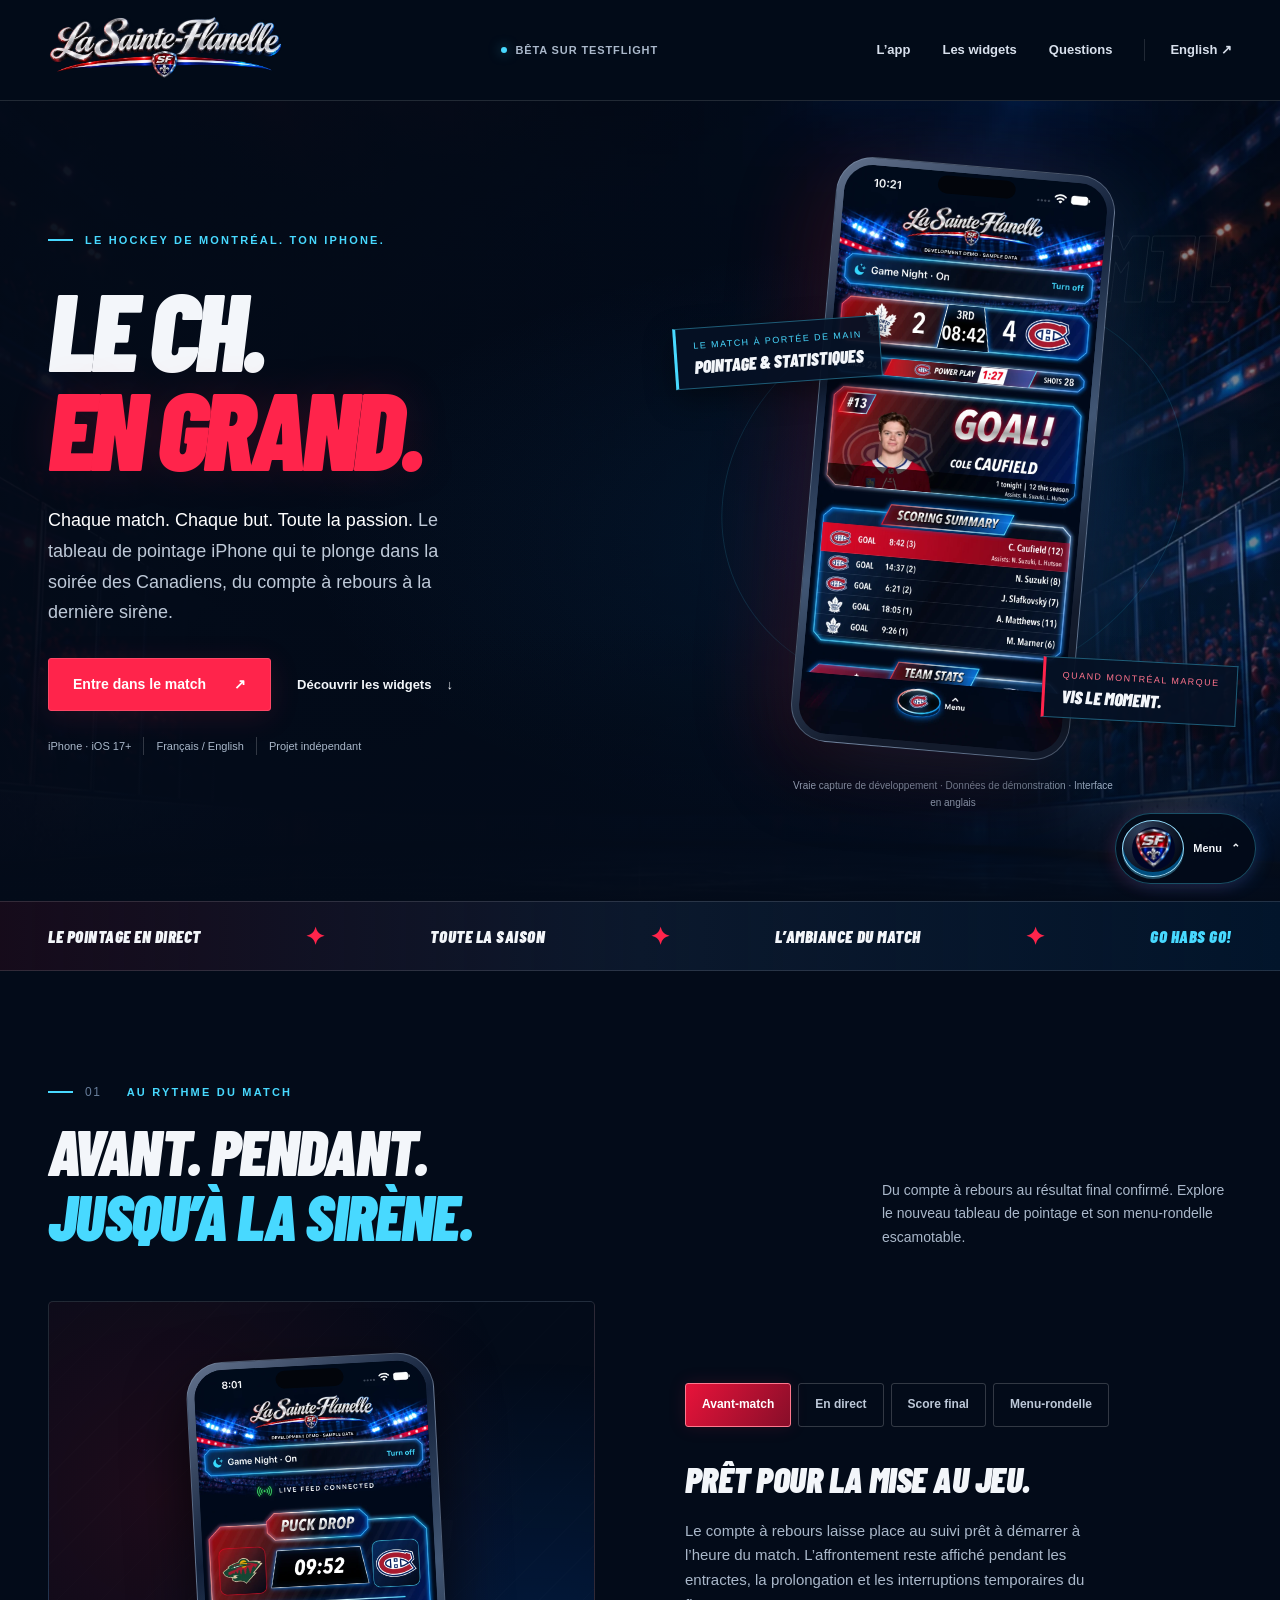
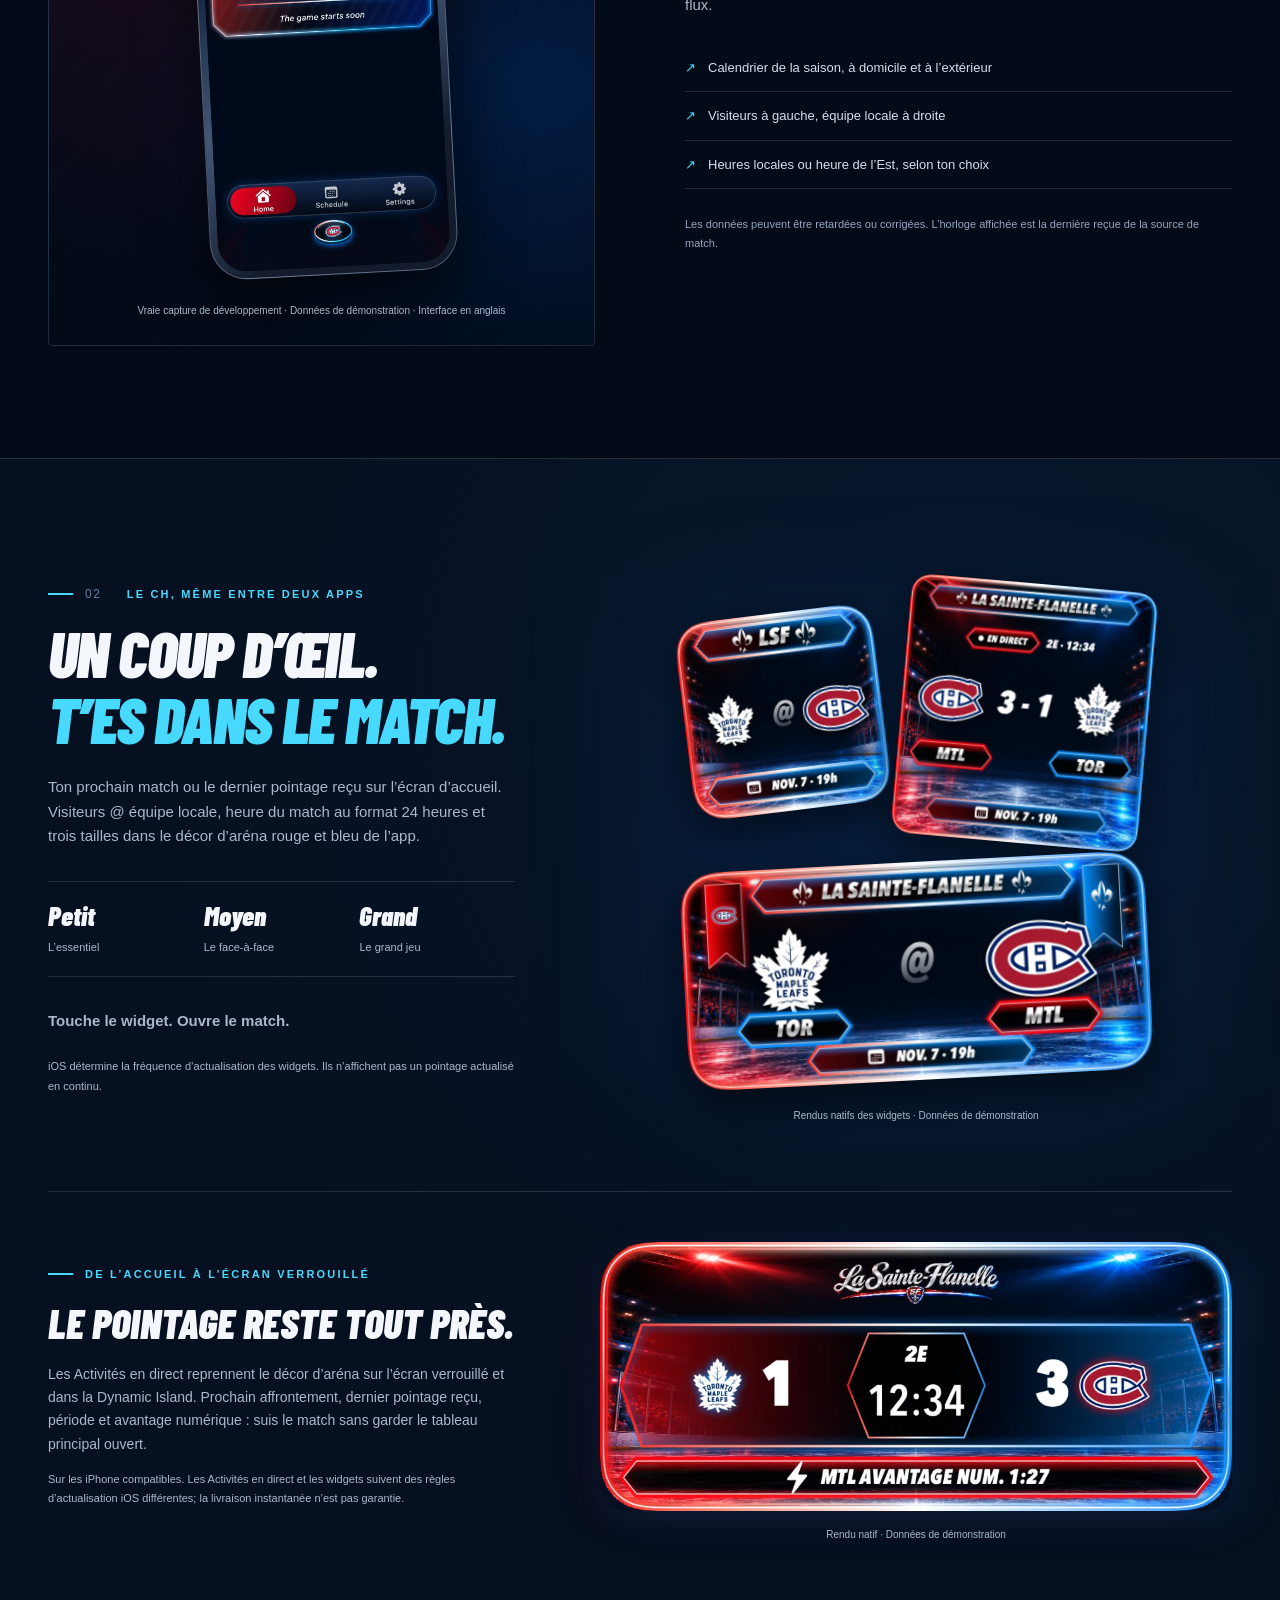
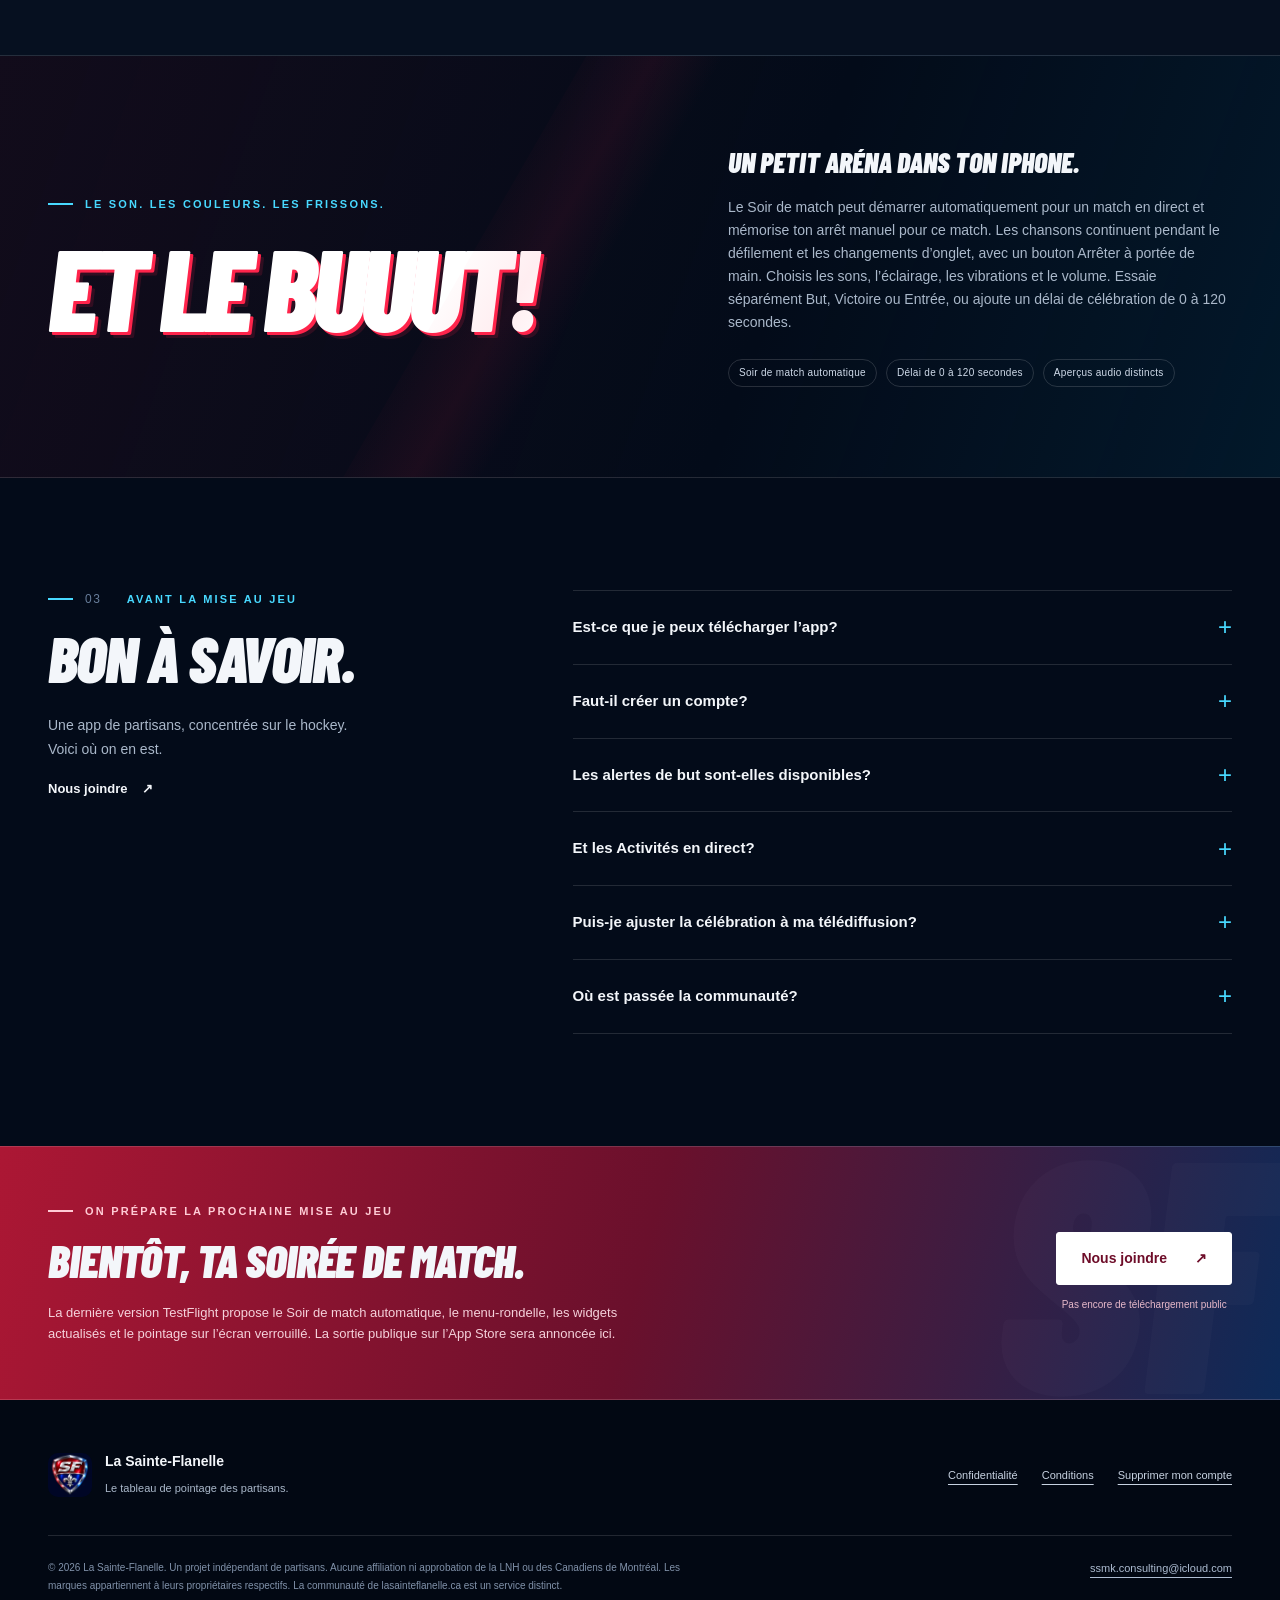
==== commit ee735924: "Sync website with current scoreboard, puck navigation and alerts" ====
--- a/index.html
+++ b/index.html
@@ -4,11 +4,11 @@
 <meta charset="utf-8"><meta name="viewport" content="width=device-width, initial-scale=1">
 <meta name="theme-color" content="#030b19"><meta name="description" content="Le CH, en grand. Pointage en direct, calendrier, statistiques et widgets : La Sainte-Flanelle, le tableau de pointage iPhone des partisans de Montréal.">
 <meta property="og:title" content="Accueil · La Sainte-Flanelle"><meta property="og:description" content="Le CH, en grand. Pointage en direct, calendrier, statistiques et widgets : La Sainte-Flanelle, le tableau de pointage iPhone des partisans de Montréal."><meta property="og:type" content="website"><meta property="og:locale" content="fr_CA">
-<title>Accueil · La Sainte-Flanelle</title><link rel="stylesheet" href="assets/style.css?v=3"><link rel="icon" type="image/webp" href="assets/app-icon.webp">
-<script src="assets/site.js?v=3" defer></script>
+<title>Accueil · La Sainte-Flanelle</title><link rel="stylesheet" href="assets/style.css?v=4"><link rel="icon" type="image/webp" href="assets/app-icon.webp?v=4">
+<script src="assets/site.js?v=4" defer></script>
 </head><body><a class="skip" href="#main">Aller au contenu</a>
 <header class="site-header"><div class="wrap header-inner">
-  <a class="brand" href="fr/index.html" aria-label="La Sainte-Flanelle — Accueil"><img src="assets/wordmark.webp" alt="La Sainte-Flanelle" width="800" height="267"></a>
+  <a class="brand" href="fr/index.html" aria-label="La Sainte-Flanelle — Accueil"><img src="assets/wordmark.webp?v=4" alt="La Sainte-Flanelle" width="800" height="267"></a>
   <div class="header-status"><span class="dot" aria-hidden="true"></span>Bêta sur TestFlight</div>
   <nav class="main-nav" aria-label="Navigation principale"><a class="desktop-link" href="fr/index.html#app">L’app</a><a class="desktop-link" href="fr/index.html#widgets">Les widgets</a><a class="desktop-link" href="fr/index.html#questions">Questions</a><a class="language" href="en/index.html" lang="en">English ↗</a></nav>
 </div></header>
@@ -17,27 +17,34 @@
  <div class="hero-copy"><div class="eyebrow">LE HOCKEY DE MONTRÉAL. TON IPHONE.</div><h1 id="hero-title"><span>LE CH.</span><span class="accent">EN GRAND.</span></h1><p class="lead"><strong>Chaque match. Chaque but. Toute la passion.</strong> Le tableau de pointage iPhone qui te plonge dans la soirée des Canadiens, du compte à rebours à la dernière sirène.</p>
  <div class="actions"><a class="button" href="#app">Entre dans le match <span aria-hidden="true">↗</span></a><a class="text-link" href="#widgets">Découvrir les widgets <span aria-hidden="true">↓</span></a></div>
  <div class="hero-meta"><span>iPhone · iOS 17+</span><span>Français / English</span><span>Projet indépendant</span></div></div>
- <div class="hero-visual"><span class="hero-index" aria-hidden="true">MTL</span><div class="phone"><img src="assets/scoreboard-live.webp" alt="Tableau de pointage en démonstration : Montréal 4, Toronto 2" width="780" height="1688" fetchpriority="high"></div><div class="floating-label" aria-hidden="true"><small>LE MATCH À PORTÉE DE MAIN</small>Pointage & statistiques</div><div class="floating-label bottom" aria-hidden="true"><small>QUAND MONTRÉAL MARQUE</small>Vis le moment.</div><p class="visual-note">Vraie capture de développement · Données de démonstration · Interface en anglais</p></div>
+ <div class="hero-visual"><span class="hero-index" aria-hidden="true">MTL</span><div class="phone"><img src="assets/scoreboard-live.webp?v=4" alt="Pointage en démonstration : Toronto 2, Montréal 4; navigation par rondelle" width="780" height="1688" fetchpriority="high"></div><div class="floating-label" aria-hidden="true"><small>LE MATCH À PORTÉE DE MAIN</small>Pointage & statistiques</div><div class="floating-label bottom" aria-hidden="true"><small>QUAND MONTRÉAL MARQUE</small>Vis le moment.</div><p class="visual-note">Vraie capture de développement · Données de démonstration · Interface en anglais</p></div>
 </div></section>
 <div class="ticker"><div class="wrap ticker-inner"><span>Le pointage en direct</span><span class="fleur" aria-hidden="true">✦</span><span>Toute la saison</span><span class="fleur" aria-hidden="true">✦</span><span>L’ambiance du match</span><span class="fleur" aria-hidden="true">✦</span><span>Go Habs Go!</span></div></div>
 <section class="section wrap" id="app" aria-labelledby="app-title">
- <div class="section-heading"><div><div class="eyebrow"><span class="section-number">01</span>AU RYTHME DU MATCH</div><h2 id="app-title">Avant. Pendant.<br><em>Jusqu’à la sirène.</em></h2></div><p>Un seul réflexe pour suivre le CH. Explore les écrans de la nouvelle app.</p></div>
- <div class="tour" data-preview><div class="preview-stage"><div class="phone tour-phone"><img data-preview-image src="assets/scoreboard-upcoming.webp" alt="Écran avant-match — La Sainte-Flanelle" width="780" height="1688" loading="lazy"></div><p class="stage-note">Vraie capture de développement · Données de démonstration · Interface en anglais</p></div>
- <div class="tour-copy"><div class="tour-controls" role="group" aria-label="Explorer les écrans du match"><button type="button" hidden data-panel="preview-upcoming" aria-controls="preview-upcoming" aria-pressed="false" data-image="assets/scoreboard-upcoming.webp" data-alt="Écran Avant-match — La Sainte-Flanelle">Avant-match</button><button type="button" hidden data-panel="preview-live" aria-controls="preview-live" aria-pressed="false" data-image="assets/scoreboard-live.webp" data-alt="Écran En direct — La Sainte-Flanelle">En direct</button><button type="button" hidden data-panel="preview-final" aria-controls="preview-final" aria-pressed="false" data-image="assets/scoreboard-final.webp" data-alt="Écran Score final — La Sainte-Flanelle">Score final</button></div><div aria-live="polite" aria-atomic="true"><div class="tour-content" id="preview-upcoming" role="region" aria-labelledby="title-upcoming"><h3 id="title-upcoming">La fébrilité commence ici.</h3><p>Le prochain affrontement, le compte à rebours et les forces en présence. Tout pour te mettre dans l’ambiance avant la première mise au jeu.</p><ul class="detail-list"><li>Calendrier de la saison, à domicile et à l’extérieur</li><li>Comparatifs : fiche, buts, avantage et désavantage numériques</li><li>Heures locales ou heure de l’Est, selon ton choix</li></ul></div><div class="tour-content" id="preview-live" role="region" aria-labelledby="title-live"><h3 id="title-live">Le match prend toute la place.</h3><p>Un tableau de pointage au style télévisuel. Les infos du match sont réunies, lisibles et pensées pour les partisans de Montréal.</p><ul class="detail-list"><li>Pointage, période et dernière horloge reçue</li><li>Tirs, avantage numérique et dernier buteur</li><li>Sommaire des buts et statistiques des équipes</li></ul></div><div class="tour-content" id="preview-final" role="region" aria-labelledby="title-final"><h3 id="title-final">La dernière sirène. Toute l’émotion.</h3><p>La soirée se termine, le match reste à l’écran. Retrouve le résultat et le sommaire, puis prépare-toi au prochain rendez-vous.</p><ul class="detail-list"><li>Résultat final et sommaire des buts</li><li>Célébration de victoire quand Montréal l’emporte</li><li>Retour au calendrier pour le prochain match</li></ul></div></div><p class="tour-footnote">Les données peuvent être retardées ou corrigées. L’horloge affichée est la dernière reçue de la source de match.</p></div></div>
+ <div class="section-heading"><div><div class="eyebrow"><span class="section-number">01</span>AU RYTHME DU MATCH</div><h2 id="app-title">Avant. Pendant.<br><em>Jusqu’à la sirène.</em></h2></div><p>Du compte à rebours au résultat final confirmé. Explore le nouveau tableau de pointage et son menu-rondelle escamotable.</p></div>
+ <div class="tour" data-preview><div class="preview-stage"><div class="phone tour-phone"><img data-preview-image src="assets/scoreboard-upcoming.webp?v=4" alt="Écran avant-match — La Sainte-Flanelle" width="780" height="1688" loading="lazy"></div><p class="stage-note">Vraie capture de développement · Données de démonstration · Interface en anglais</p></div>
+ <div class="tour-copy"><div class="tour-controls" role="group" aria-label="Explorer les écrans du match"><button type="button" hidden data-panel="preview-upcoming" aria-controls="preview-upcoming" aria-pressed="false" data-image="assets/scoreboard-upcoming.webp?v=4" data-alt="Écran Avant-match — La Sainte-Flanelle">Avant-match</button><button type="button" hidden data-panel="preview-live" aria-controls="preview-live" aria-pressed="false" data-image="assets/scoreboard-live.webp?v=4" data-alt="Écran En direct — La Sainte-Flanelle">En direct</button><button type="button" hidden data-panel="preview-final" aria-controls="preview-final" aria-pressed="false" data-image="assets/scoreboard-final.webp?v=4" data-alt="Écran Score final — La Sainte-Flanelle">Score final</button><button type="button" hidden data-panel="preview-menu" aria-controls="preview-menu" aria-pressed="false" data-image="assets/scoreboard-menu.webp?v=4" data-alt="Menu-rondelle — La Sainte-Flanelle">Menu-rondelle</button></div><div aria-live="polite" aria-atomic="true"><div class="tour-content" id="preview-upcoming" role="region" aria-labelledby="title-upcoming"><h3 id="title-upcoming">Prêt pour la mise au jeu.</h3><p>Le compte à rebours laisse place au suivi prêt à démarrer à l’heure du match. L’affrontement reste affiché pendant les entractes, la prolongation et les interruptions temporaires du flux.</p><ul class="detail-list"><li>Calendrier de la saison, à domicile et à l’extérieur</li><li>Visiteurs à gauche, équipe locale à droite</li><li>Heures locales ou heure de l’Est, selon ton choix</li></ul></div><div class="tour-content" id="preview-live" role="region" aria-labelledby="title-live"><h3 id="title-live">Le match prend toute la place.</h3><p>Un tableau de pointage au style télévisuel : visiteurs à gauche, détails du buteur dès leur réception et petite resurfaceuse à l’entracte. Tout le match, le CH au cœur.</p><ul class="detail-list"><li>Pointage, période et dernière horloge reçue</li><li>Tirs, avantage numérique et dernier buteur</li><li>Sommaire des buts avec les aides et statistiques des équipes</li></ul></div><div class="tour-content" id="preview-final" role="region" aria-labelledby="title-final"><h3 id="title-final">La dernière sirène. Toute l’émotion.</h3><p>Le résultat final confirmé reste à l’honneur avant le prochain match. Retrouve les buts et les aides, savoure la chanson de victoire quand Montréal l’emporte, puis prépare ta prochaine soirée.</p><ul class="detail-list"><li>Résultat final et sommaire des buts</li><li>Célébration de victoire quand Montréal l’emporte</li><li>Retour au calendrier pour le prochain match</li></ul></div><div class="tour-content" id="preview-menu" role="region" aria-labelledby="title-menu"><h3 id="title-menu">Une rondelle. Tout ton match.</h3><p>Dans l’app, touche la rondelle des Canadiens pour afficher ou masquer Accueil, Calendrier et Réglages. Le pointage garde la vedette, avec la navigation et le bouton Arrêter toujours à portée de main.</p><ul class="detail-list"><li>Accueil, Calendrier et Réglages dans un menu escamotable</li><li>Les chansons continuent quand tu changes d’onglet</li><li>Un bouton Arrêter pendant la chanson de célébration</li></ul></div></div><p class="tour-footnote">Les données peuvent être retardées ou corrigées. L’horloge affichée est la dernière reçue de la source de match.</p></div></div>
 </section>
-<section class="section widgets-section" id="widgets" aria-labelledby="widget-title"><div class="wrap widget-layout"><div class="widget-copy"><div class="eyebrow"><span class="section-number">02</span>LE CH, MÊME ENTRE DEUX APPS</div><h2 id="widget-title">Un coup d’œil.<br><em>T’es dans le match.</em></h2><p>Ton prochain match ou le dernier pointage reçu, directement sur l’écran d’accueil. Trois formats, le même caractère rouge, blanc et bleu.</p><div class="size-specs"><div><b>Petit</b><span>L’essentiel</span></div><div><b>Moyen</b><span>Le face-à-face</span></div><div><b>Grand</b><span>Le grand jeu</span></div></div><p><strong>Touche le widget. Ouvre le match.</strong></p><p class="widget-note">iOS détermine la fréquence d’actualisation des widgets. Ils n’affichent pas un pointage actualisé en continu.</p></div>
- <figure class="widget-art"><div class="widget-row"><img class="widget-small" src="assets/widget-small-fr.webp" alt="Petit widget : prochain match" width="510" height="510" loading="lazy"><img class="widget-large" src="assets/widget-large-fr.webp" alt="Grand widget : pointage en démonstration" width="1000" height="1049" loading="lazy"></div><img class="widget-medium" src="assets/widget-medium-fr.webp" alt="Widget moyen : prochain match" width="1000" height="467" loading="lazy"><figcaption>Rendus natifs des widgets · Données de démonstration</figcaption></figure>
-</div></section>
-<section class="celebration" aria-labelledby="celebration-title"><div class="wrap celebration-inner"><div><div class="eyebrow">LE SON. LES COULEURS. LES FRISSONS.</div><h2 class="goal-word" id="celebration-title">ET LE BUUUT!</h2></div><div class="celebration-copy"><h3>Un petit aréna dans ton iPhone.</h3><p>Chansons de but et de victoire, éclairage rouge et bleu, vibrations : règle l’ambiance à ton goût. Le mode Soirée de match peut garder l’écran éveillé pendant le jeu, quand l’app est ouverte.</p><div class="chips"><span>Volume réglable</span><span>Animations réduites</span><span>Éclairage au choix</span></div></div></div></section>
+<section class="section widgets-section" id="widgets" aria-labelledby="widget-title"><div class="wrap widget-layout"><div class="widget-copy"><div class="eyebrow"><span class="section-number">02</span>LE CH, MÊME ENTRE DEUX APPS</div><h2 id="widget-title">Un coup d’œil.<br><em>T’es dans le match.</em></h2><p>Ton prochain match ou le dernier pointage reçu sur l’écran d’accueil. Visiteurs @ équipe locale, heure du match au format 24 heures et trois tailles dans le décor d’aréna rouge et bleu de l’app.</p><div class="size-specs"><div><b>Petit</b><span>L’essentiel</span></div><div><b>Moyen</b><span>Le face-à-face</span></div><div><b>Grand</b><span>Le grand jeu</span></div></div><p><strong>Touche le widget. Ouvre le match.</strong></p><p class="widget-note">iOS détermine la fréquence d’actualisation des widgets. Ils n’affichent pas un pointage actualisé en continu.</p></div>
+ <figure class="widget-art"><div class="widget-row"><img class="widget-small" src="assets/widget-small-fr.webp?v=4" alt="Petit widget : prochain match" width="510" height="510" loading="lazy"><img class="widget-large" src="assets/widget-large-fr.webp?v=4" alt="Grand widget : pointage en démonstration" width="1000" height="1049" loading="lazy"></div><img class="widget-medium" src="assets/widget-medium-fr.webp?v=4" alt="Widget moyen : prochain match" width="1000" height="467" loading="lazy"><figcaption>Rendus natifs des widgets · Données de démonstration</figcaption></figure>
+</div><div class="wrap activity-feature"><div><div class="eyebrow">DE L’ACCUEIL À L’ÉCRAN VERROUILLÉ</div><h3>Le pointage reste tout près.</h3><p>Les Activités en direct reprennent le décor d’aréna sur l’écran verrouillé et dans la Dynamic Island. Prochain affrontement, dernier pointage reçu, période et avantage numérique : suis le match sans garder le tableau principal ouvert.</p><p class="widget-note">Sur les iPhone compatibles. Les Activités en direct et les widgets suivent des règles d’actualisation iOS différentes; la livraison instantanée n’est pas garantie.</p></div><figure><img src="assets/activity-fr.webp?v=4" alt="Activité en direct native avec données de démonstration : Toronto 1, Montréal 3" width="1000" height="426" loading="lazy"><figcaption>Rendu natif · Données de démonstration</figcaption></figure></div></section>
+<section class="celebration" aria-labelledby="celebration-title"><div class="wrap celebration-inner"><div><div class="eyebrow">LE SON. LES COULEURS. LES FRISSONS.</div><h2 class="goal-word" id="celebration-title">ET LE BUUUT!</h2></div><div class="celebration-copy"><h3>Un petit aréna dans ton iPhone.</h3><p>Le Soir de match peut démarrer automatiquement pour un match en direct et mémorise ton arrêt manuel pour ce match. Les chansons continuent pendant le défilement et les changements d’onglet, avec un bouton Arrêter à portée de main. Choisis les sons, l’éclairage, les vibrations et le volume. Essaie séparément But, Victoire ou Entrée, ou ajoute un délai de célébration de 0 à 120 secondes.</p><div class="chips"><span>Soir de match automatique</span><span>Délai de 0 à 120 secondes</span><span>Aperçus audio distincts</span></div></div></div></section>
 <section class="section wrap" id="questions" aria-labelledby="questions-title"><div class="faq-layout"><div class="faq-intro"><div class="eyebrow"><span class="section-number">03</span>AVANT LA MISE AU JEU</div><h2 id="questions-title">Bon à savoir.</h2><p>Une app de partisans, concentrée sur le hockey. Voici où on en est.</p><a class="text-link" href="mailto:ssmk.consulting@icloud.com">Nous joindre <span aria-hidden="true">↗</span></a></div><div class="faq-list"><details><summary>Est-ce que je peux télécharger l’app?</summary><p>L’app est en phase de test sur TestFlight. Elle n’est pas encore offerte publiquement sur l’App Store. La disponibilité publique sera annoncée ici.</p></details>
 <details><summary>Faut-il créer un compte?</summary><p>Tu peux consulter le calendrier, le pointage et les statistiques, et essayer les célébrations sans compte. Certains services en arrière-plan nécessitent une connexion avec Apple et les autorisations iOS.</p></details>
-<details><summary>Les alertes de but sont-elles disponibles?</summary><p>Les rappels d’avant-match sont disponibles, avec des choix de 15, 10 ou 5 minutes. Les alertes de but et de score final en arrière-plan nécessitent encore une mise à jour du serveur. Les chansons complètes jouent lorsque l’app est au premier plan.</p></details>
-<details><summary>Et les Activités en direct?</summary><p>L’app intègre le pointage sur l’écran verrouillé et dans la Dynamic Island sur les iPhone compatibles. Les mises à jour en arrière-plan dépendent de la disponibilité du service; elles ne sont pas garanties en continu.</p></details>
+<details><summary>Les alertes de but sont-elles disponibles?</summary><p>Oui. Le service déployé prend en charge les alertes de but et de score final après la connexion Apple, l’autorisation iOS et une inscription réussie. Active chaque type dans les réglages. Choisis un seul rappel d’avant-match : 15, 10 ou 5 minutes. Apple et la source de données influencent la livraison; le délai des alertes n’est pas garanti.</p></details>
+<details><summary>Et les Activités en direct?</summary><p>Démarre une Activité en direct dans les réglages pour suivre le match sur l’écran verrouillé et dans la Dynamic Island des iPhone compatibles. Même décor d’aréna, visiteurs à gauche et heure du prochain match. Si le pointage en direct est périmé, ouvre l’app pour l’actualiser. Les mises à jour dépendent du service, de la connexion et d’iOS.</p></details>
+<details><summary>Puis-je ajuster la célébration à ma télédiffusion?</summary><p>Règle un délai de célébration au premier plan de 0 à 120 secondes. Il s’applique aux chansons, à l’éclairage et aux vibrations, sans retarder le pointage ni les alertes en arrière-plan. Les délais de la source et de ta diffusion peuvent différer : la synchronisation télé exacte n’est pas garantie. Quitter l’app ou une véritable interruption audio arrête les chansons complètes.</p></details>
 <details><summary>Où est passée la communauté?</summary><p>L’app se concentre maintenant sur le tableau de pointage des Canadiens. Les discussions, photos, profils sociaux et rencontres ne font plus partie de son interface. La communauté existante sur lasainteflanelle.ca demeure distincte.</p></details></div></div></section>
-<section class="release" id="release" aria-labelledby="release-title"><div class="wrap release-inner"><div><div class="eyebrow">ON PRÉPARE LA PROCHAINE MISE AU JEU</div><h2 id="release-title">Bientôt, ta soirée de match.</h2><p>La nouvelle app est en test. Le pointage, le calendrier, les célébrations et les widgets sont au cœur de cette version.</p></div><div><a class="button" href="mailto:ssmk.consulting@icloud.com">Nous joindre <span aria-hidden="true">↗</span></a><span class="release-small">Pas encore de téléchargement public</span></div></div></section>
+<section class="release" id="release" aria-labelledby="release-title"><div class="wrap release-inner"><div><div class="eyebrow">ON PRÉPARE LA PROCHAINE MISE AU JEU</div><h2 id="release-title">Bientôt, ta soirée de match.</h2><p>La dernière version TestFlight propose le Soir de match automatique, le menu-rondelle, les widgets actualisés et le pointage sur l’écran verrouillé. La sortie publique sur l’App Store sera annoncée ici.</p></div><div><a class="button" href="mailto:ssmk.consulting@icloud.com">Nous joindre <span aria-hidden="true">↗</span></a><span class="release-small">Pas encore de téléchargement public</span></div></div></section>
 </main>
 <footer class="footer"><div class="wrap">
-<div class="footer-top"><div class="footer-brand"><img src="assets/app-icon.webp" alt="" width="44" height="44"><div><strong>La Sainte-Flanelle</strong><span>Le tableau de pointage des partisans.</span></div></div><nav class="footer-nav" aria-label="Informations"><a href="fr/confidentialite.html">Confidentialité</a><a href="fr/conditions.html">Conditions</a><a href="fr/suppression.html">Supprimer mon compte</a></nav></div>
+<div class="footer-top"><div class="footer-brand"><img src="assets/app-icon.webp?v=4" alt="" width="44" height="44"><div><strong>La Sainte-Flanelle</strong><span>Le tableau de pointage des partisans.</span></div></div><nav class="footer-nav" aria-label="Informations"><a href="fr/confidentialite.html">Confidentialité</a><a href="fr/conditions.html">Conditions</a><a href="fr/suppression.html">Supprimer mon compte</a></nav></div>
 <div class="footer-bottom"><p>© 2026 La Sainte-Flanelle. Un projet indépendant de partisans. Aucune affiliation ni approbation de la LNH ou des Canadiens de Montréal. Les marques appartiennent à leurs propriétaires respectifs. La communauté de lasainteflanelle.ca est un service distinct.</p><a href="mailto:ssmk.consulting@icloud.com">ssmk.consulting@icloud.com</a></div>
 </div></footer>
+<div class="puck-navigation" data-puck-navigation hidden>
+<nav id="puck-links" class="puck-links" aria-label="Navigation rapide" hidden>
+<a href="#main">Accueil</a><a href="#app">L’app</a><a href="#widgets">Widgets</a><a href="#questions">Questions</a>
+</nav>
+<button class="puck-toggle" type="button" aria-expanded="false" aria-controls="puck-links" data-open-label="Ouvrir le menu-rondelle" data-close-label="Fermer le menu-rondelle" aria-label="Ouvrir le menu-rondelle"><span class="puck-emblem"><img src="assets/app-icon.webp?v=4" alt="" width="56" height="56"></span><span class="puck-label">Menu <span aria-hidden="true">⌃</span></span></button>
+</div>
 </body></html>
--- a/assets/style.css
+++ b/assets/style.css
@@ -1154,3 +1154,145 @@
     transition:none!important;
   }
 }
+
+/* Current app: away-first scoreboards, Live Activities and a foldaway puck menu. */
+.tour-controls button[aria-pressed="true"] {
+  color:#fff;
+  background:linear-gradient(125deg,#e8133a,#870e29);
+  border-color:#ff788e;
+  box-shadow:0 0 18px #ff244b20;
+}
+.activity-feature {
+  display:grid;
+  grid-template-columns:.85fr 1.15fr;
+  gap:85px;
+  align-items:center;
+  border-top:1px solid var(--line);
+  margin-top:55px;
+  padding-top:50px;
+}
+.activity-feature h3 {
+  font:italic 900 clamp(30px,3.2vw,42px)/1.08 var(--display);
+  text-transform:uppercase;
+  margin:18px 0;
+}
+.activity-feature p {
+  font-size:14px;
+  color:var(--muted);
+}
+.activity-feature figure {
+  margin:0;
+}
+.activity-feature img {
+  width:100%;
+  border-radius:28px;
+  box-shadow:-14px 10px 45px #ff244b0c,14px 10px 45px #008cff17;
+}
+.activity-feature figcaption {
+  font-size:10px;
+  color:var(--muted);
+  text-align:center;
+  margin-top:16px;
+}
+.puck-navigation {
+  position:fixed;
+  right:24px;
+  bottom:max(16px,env(safe-area-inset-bottom));
+  z-index:30;
+  display:flex;
+  flex-direction:column;
+  align-items:flex-end;
+  gap:12px;
+}
+.puck-toggle {
+  display:flex;
+  align-items:center;
+  gap:9px;
+  color:var(--white);
+  background:#030b19f5;
+  border:1px solid #48d9ff55;
+  border-radius:50px;
+  padding:6px 15px 6px 6px;
+  cursor:pointer;
+  box-shadow:-4px 3px 16px #ff244b20,4px 3px 16px #008cff30;
+}
+.puck-emblem {
+  display:grid;
+  place-items:center;
+  border-radius:50%;
+  border:1px solid #96dfff;
+  background:radial-gradient(ellipse at 30% 15%,#30415c,#010714 80%);
+  box-shadow:inset 0 -4px 0 #004f80,0 2px 0 #61d8ff55;
+  width:62px;
+  height:57px;
+}
+.puck-emblem img {
+  width:43px;
+  height:43px;
+  object-fit:contain;
+  border-radius:50%;
+}
+.puck-label {
+  display:flex;
+  gap:9px;
+  align-items:center;
+  font-size:11px;
+  font-weight:700;
+}
+.puck-toggle[aria-expanded="true"] .puck-label span {
+  transform:rotate(180deg);
+}
+.puck-toggle:hover {
+  border-color:var(--cyan);
+}
+.puck-links {
+  display:flex;
+  flex-wrap:wrap;
+  justify-content:center;
+  gap:4px;
+  padding:6px;
+  border:1px solid #93bded66;
+  border-radius:30px;
+  background:linear-gradient(#12243cfa,#030b19fa);
+  box-shadow:0 8px 30px #0009;
+}
+.puck-links a {
+  display:flex;
+  align-items:center;
+  justify-content:center;
+  min-width:68px;
+  min-height:44px;
+  padding:8px 12px;
+  font-size:11px;
+  font-weight:700;
+  text-decoration:none;
+  border-radius:24px;
+}
+.puck-links a:hover {
+  background:#c70b30;
+}
+body:has(.puck-navigation:not([hidden])) .footer {
+  padding-bottom:115px;
+}
+@media(max-width:1100px) {
+  .activity-feature {gap:50px;}
+}
+@media(max-width:760px) {
+  .activity-feature {
+    grid-template-columns:1fr;
+    gap:22px;
+    padding-top:34px;
+    margin-top:38px;
+  }
+  .activity-feature h3 {font-size:34px;}
+  .activity-feature .eyebrow {line-height:1.7;}
+  .activity-feature img {border-radius:20px;}
+  .puck-navigation {
+    left:16px;
+    right:16px;
+    align-items:center;
+  }
+  .puck-toggle {padding:4px 13px 4px 5px;}
+  .puck-links {max-width:100%;gap:0;}
+  .puck-links a {min-width:62px;padding:8px 10px;}
+}
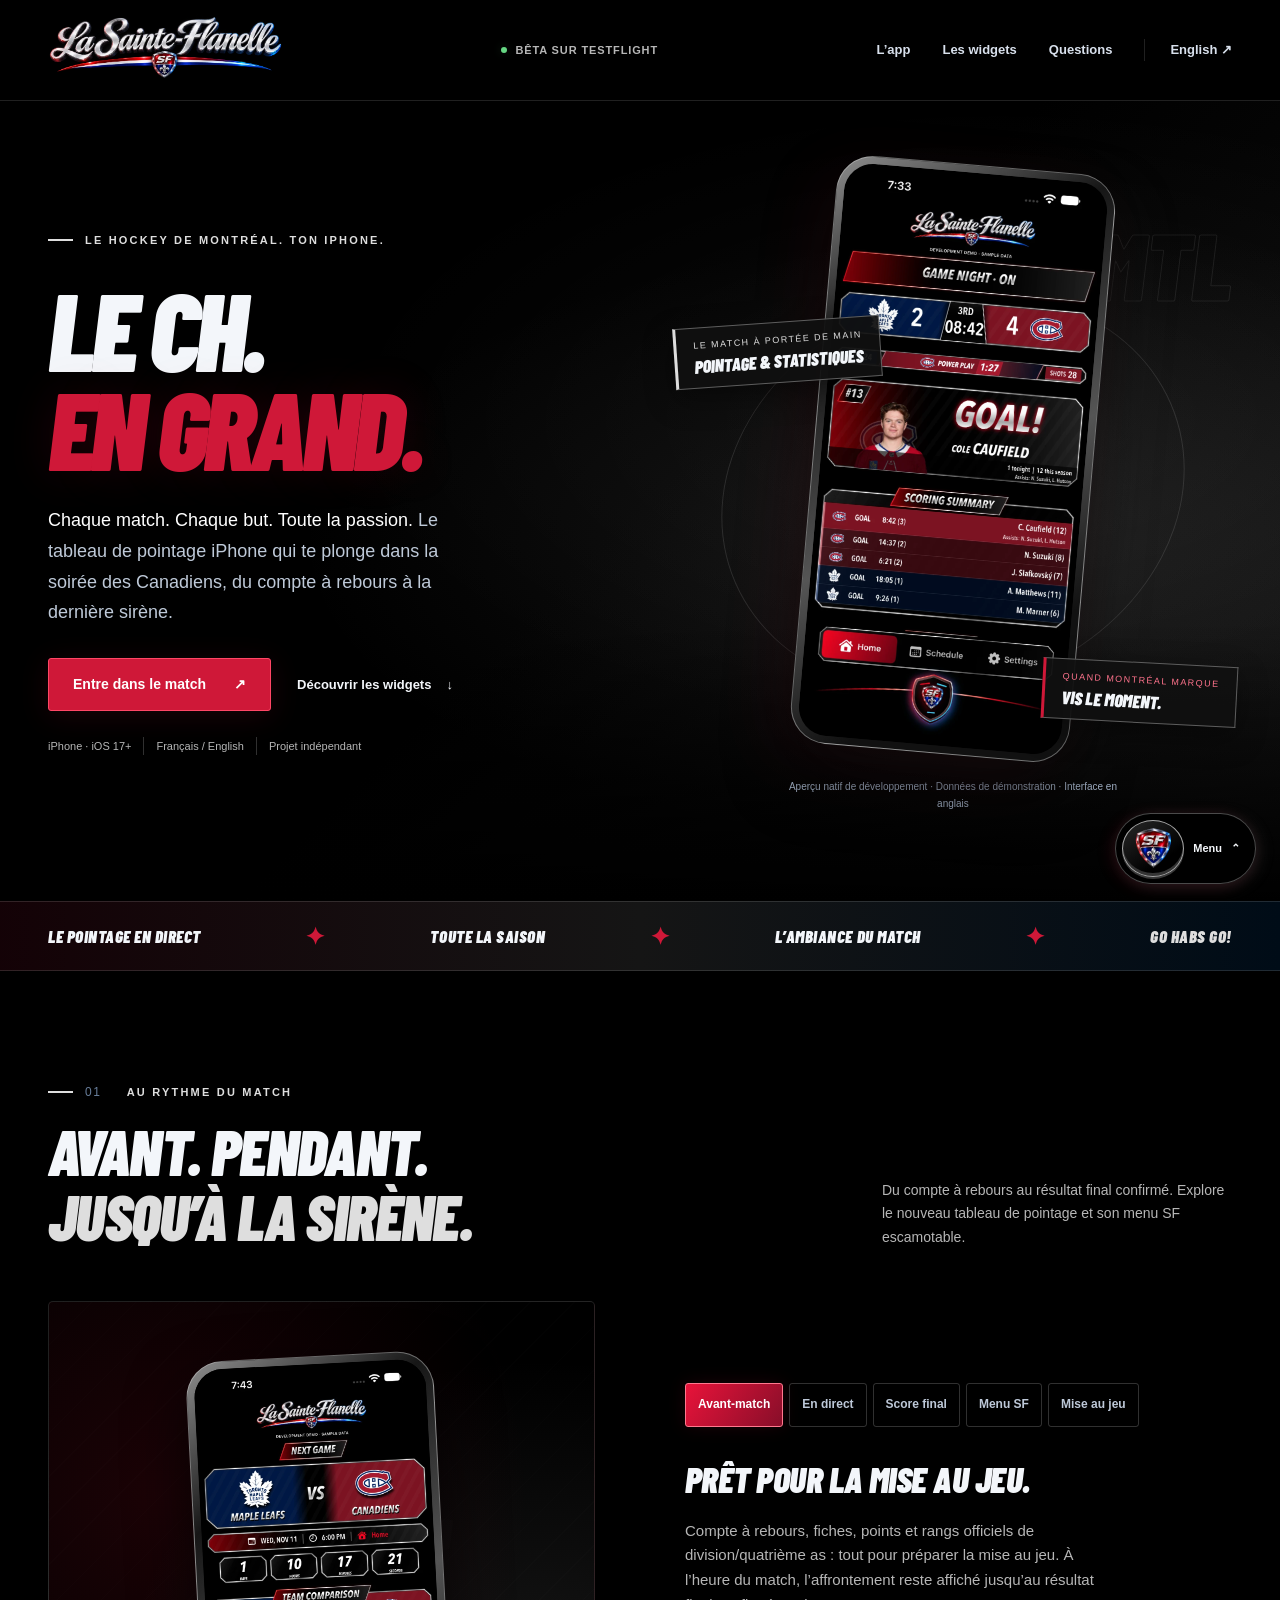
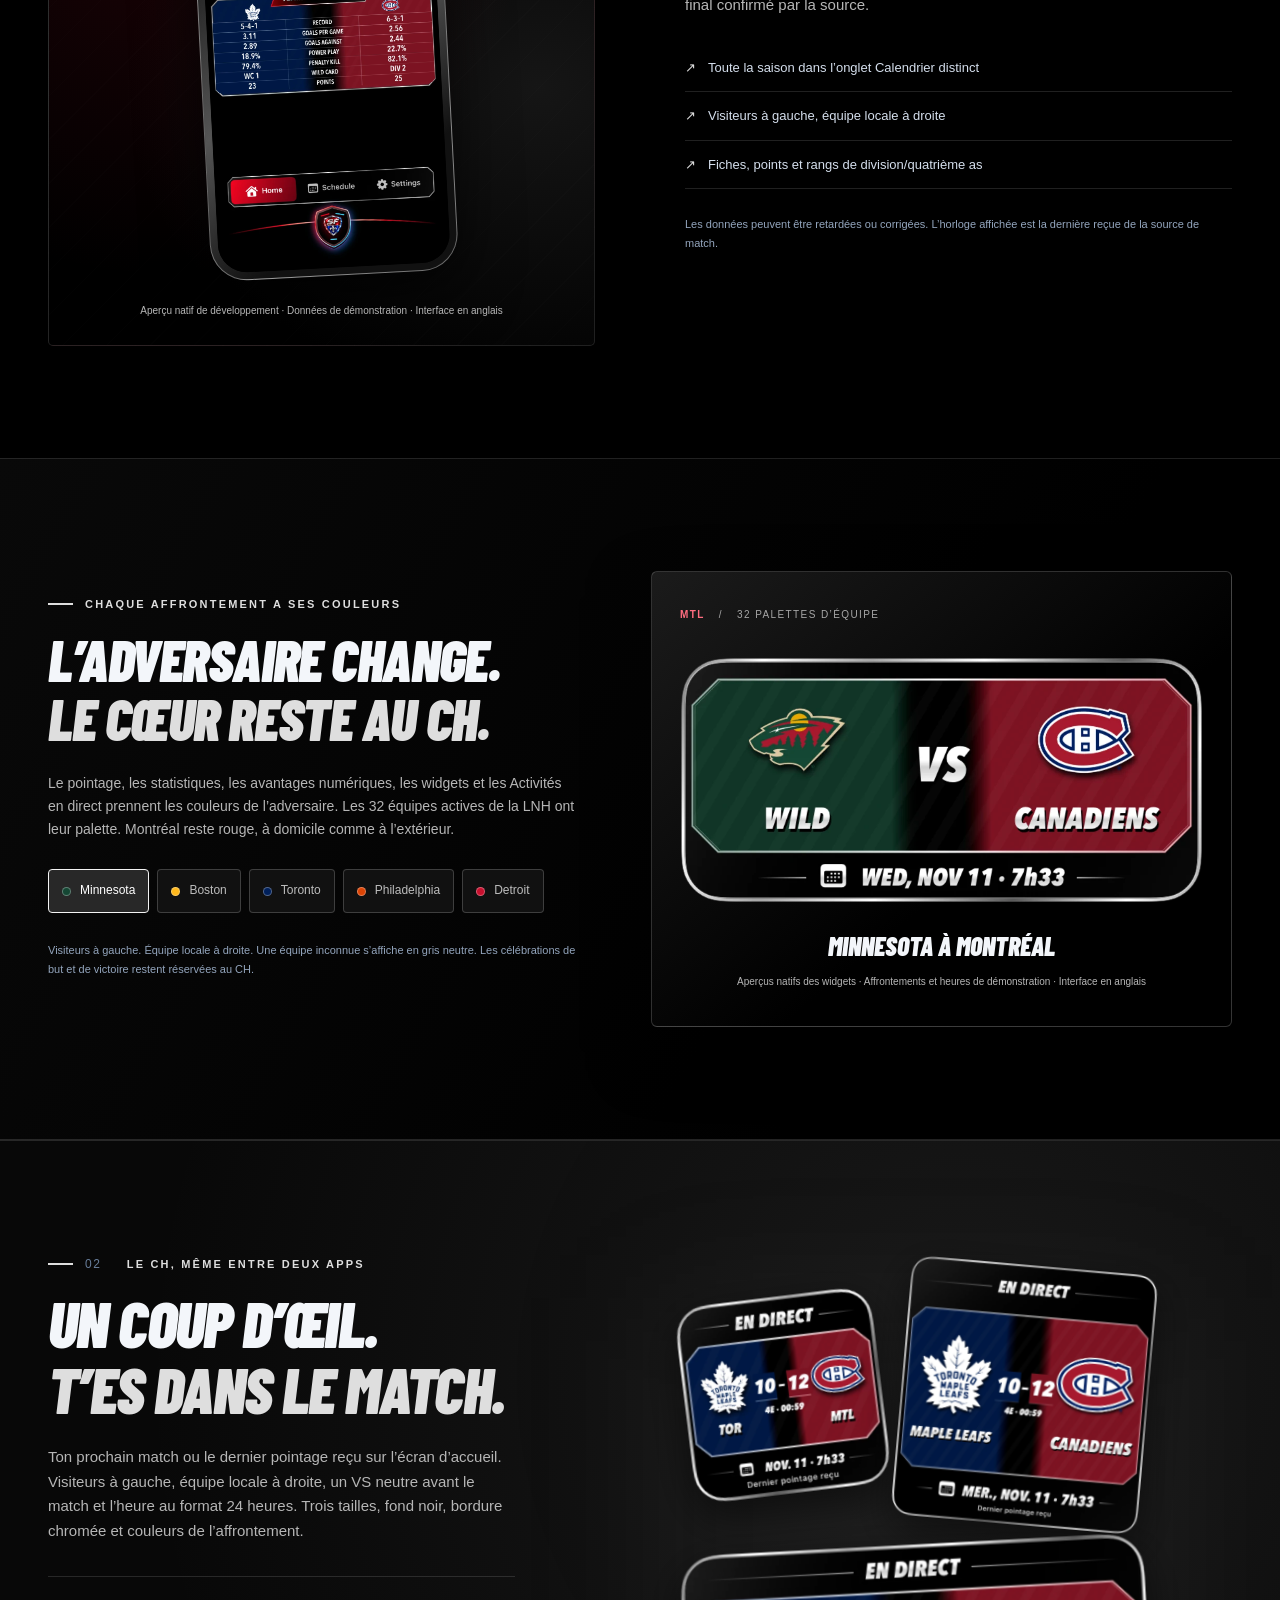
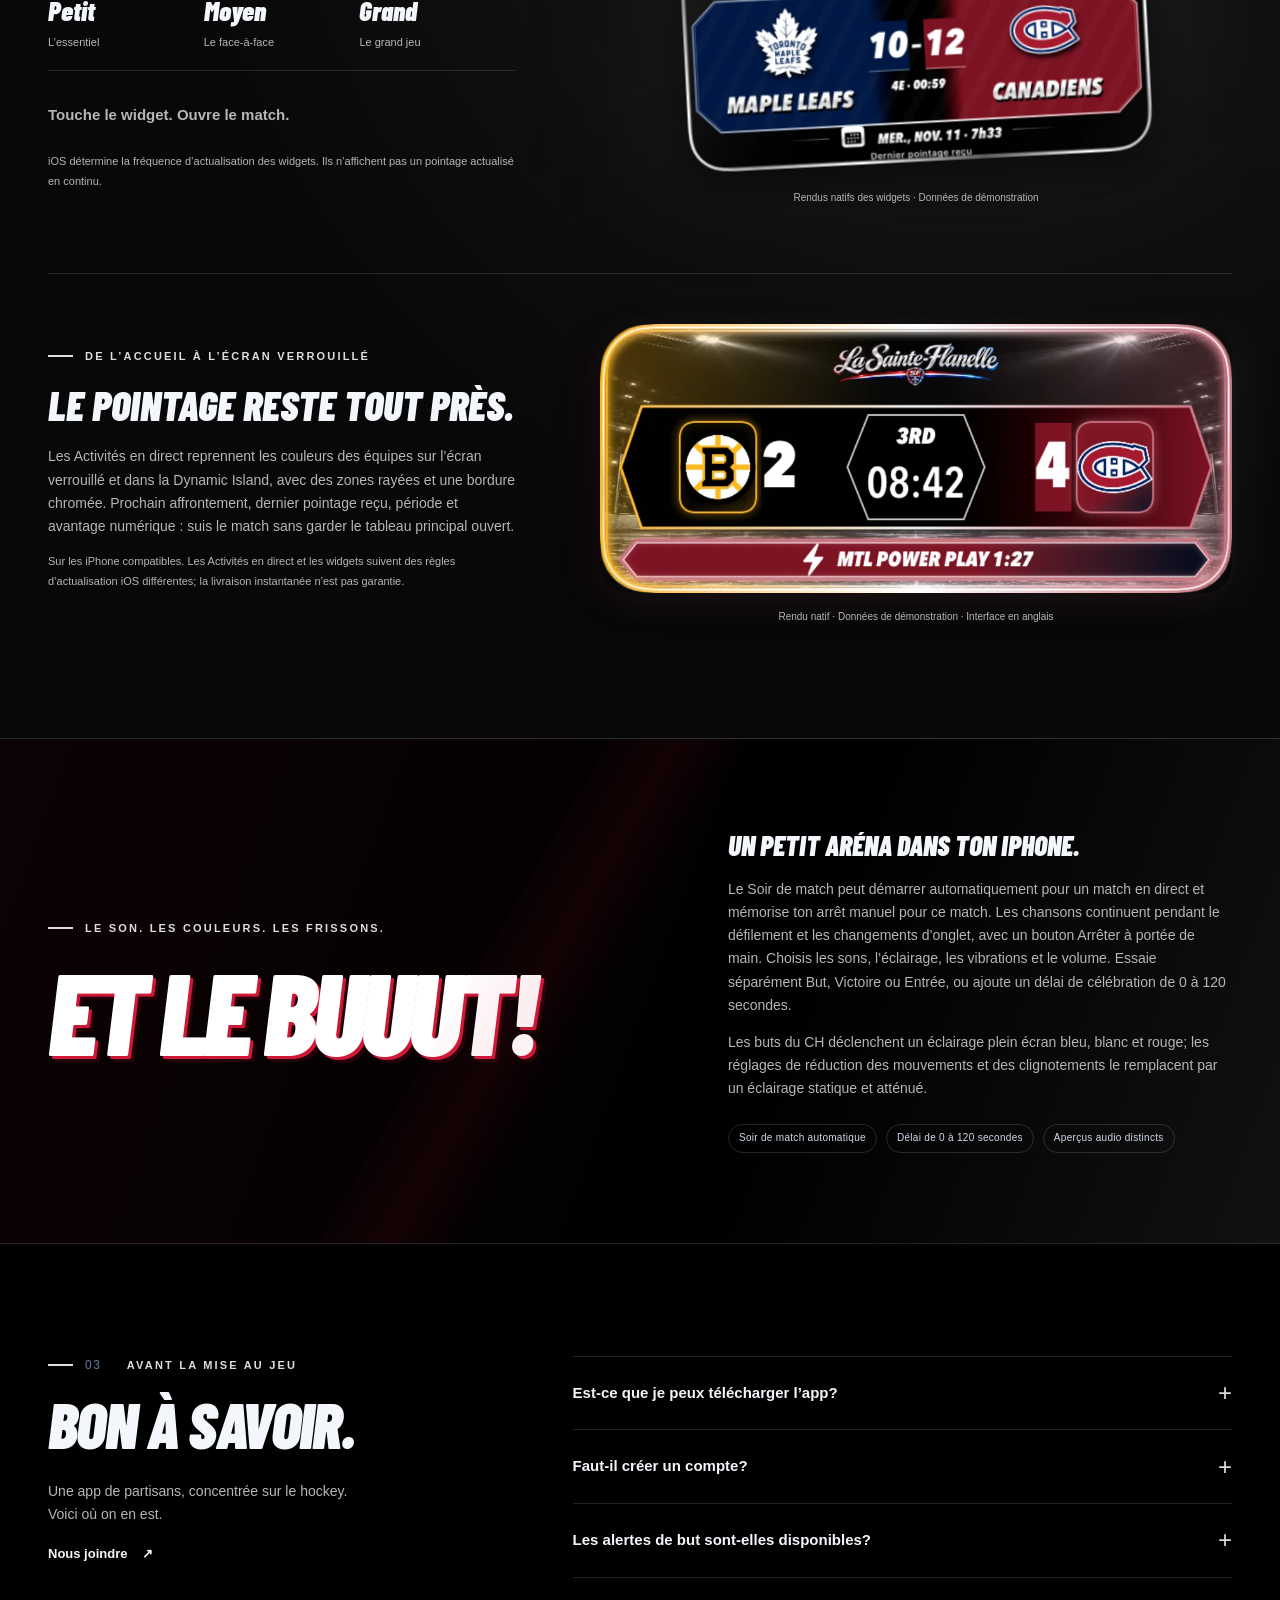
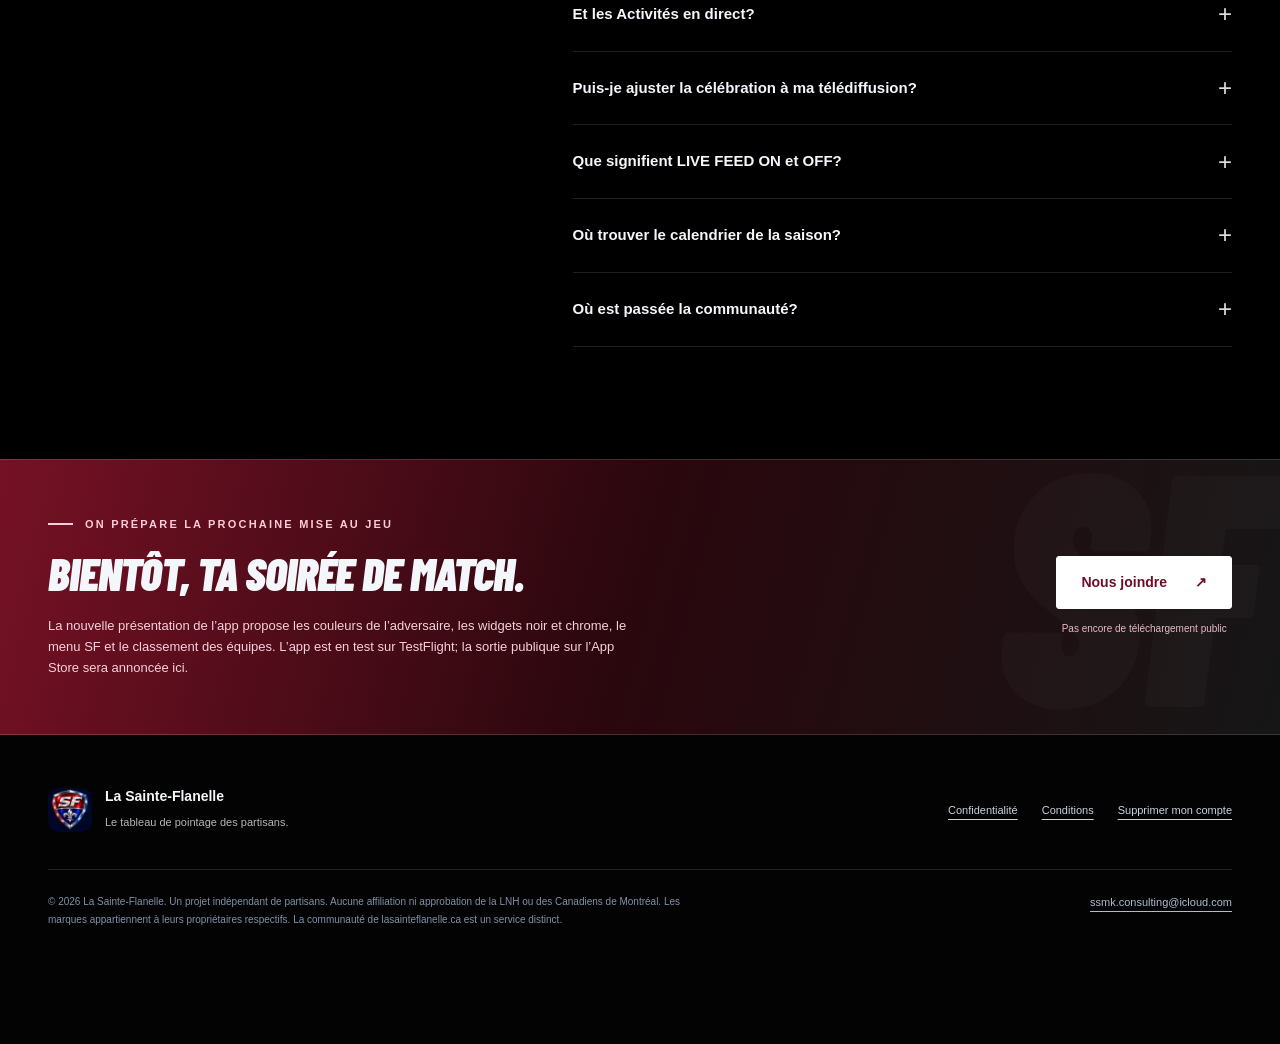
==== commit 4c53cfcb: "Match website to dynamic team themes and black chrome app design" ====
--- a/index.html
+++ b/index.html
@@ -2,13 +2,13 @@
 <html lang="fr-CA">
 <head>
 <meta charset="utf-8"><meta name="viewport" content="width=device-width, initial-scale=1">
-<meta name="theme-color" content="#030b19"><meta name="description" content="Le CH, en grand. Pointage en direct, calendrier, statistiques et widgets : La Sainte-Flanelle, le tableau de pointage iPhone des partisans de Montréal.">
+<meta name="theme-color" content="#000000"><meta name="description" content="Le CH, en grand. Pointage en direct, calendrier, statistiques et widgets : La Sainte-Flanelle, le tableau de pointage iPhone des partisans de Montréal.">
 <meta property="og:title" content="Accueil · La Sainte-Flanelle"><meta property="og:description" content="Le CH, en grand. Pointage en direct, calendrier, statistiques et widgets : La Sainte-Flanelle, le tableau de pointage iPhone des partisans de Montréal."><meta property="og:type" content="website"><meta property="og:locale" content="fr_CA">
-<title>Accueil · La Sainte-Flanelle</title><link rel="stylesheet" href="assets/style.css?v=4"><link rel="icon" type="image/webp" href="assets/app-icon.webp?v=4">
-<script src="assets/site.js?v=4" defer></script>
+<title>Accueil · La Sainte-Flanelle</title><link rel="stylesheet" href="assets/style.css?v=5"><link rel="icon" type="image/webp" href="assets/app-icon.webp?v=5">
+<script src="assets/site.js?v=5" defer></script>
 </head><body><a class="skip" href="#main">Aller au contenu</a>
 <header class="site-header"><div class="wrap header-inner">
-  <a class="brand" href="fr/index.html" aria-label="La Sainte-Flanelle — Accueil"><img src="assets/wordmark.webp?v=4" alt="La Sainte-Flanelle" width="800" height="267"></a>
+  <a class="brand" href="fr/index.html" aria-label="La Sainte-Flanelle — Accueil"><img src="assets/wordmark.webp?v=5" alt="La Sainte-Flanelle" width="800" height="267"></a>
   <div class="header-status"><span class="dot" aria-hidden="true"></span>Bêta sur TestFlight</div>
   <nav class="main-nav" aria-label="Navigation principale"><a class="desktop-link" href="fr/index.html#app">L’app</a><a class="desktop-link" href="fr/index.html#widgets">Les widgets</a><a class="desktop-link" href="fr/index.html#questions">Questions</a><a class="language" href="en/index.html" lang="en">English ↗</a></nav>
 </div></header>
@@ -17,34 +17,37 @@
  <div class="hero-copy"><div class="eyebrow">LE HOCKEY DE MONTRÉAL. TON IPHONE.</div><h1 id="hero-title"><span>LE CH.</span><span class="accent">EN GRAND.</span></h1><p class="lead"><strong>Chaque match. Chaque but. Toute la passion.</strong> Le tableau de pointage iPhone qui te plonge dans la soirée des Canadiens, du compte à rebours à la dernière sirène.</p>
  <div class="actions"><a class="button" href="#app">Entre dans le match <span aria-hidden="true">↗</span></a><a class="text-link" href="#widgets">Découvrir les widgets <span aria-hidden="true">↓</span></a></div>
  <div class="hero-meta"><span>iPhone · iOS 17+</span><span>Français / English</span><span>Projet indépendant</span></div></div>
- <div class="hero-visual"><span class="hero-index" aria-hidden="true">MTL</span><div class="phone"><img src="assets/scoreboard-live.webp?v=4" alt="Pointage en démonstration : Toronto 2, Montréal 4; navigation par rondelle" width="780" height="1688" fetchpriority="high"></div><div class="floating-label" aria-hidden="true"><small>LE MATCH À PORTÉE DE MAIN</small>Pointage & statistiques</div><div class="floating-label bottom" aria-hidden="true"><small>QUAND MONTRÉAL MARQUE</small>Vis le moment.</div><p class="visual-note">Vraie capture de développement · Données de démonstration · Interface en anglais</p></div>
+ <div class="hero-visual"><span class="hero-index" aria-hidden="true">MTL</span><div class="phone"><img src="assets/scoreboard-live.webp?v=5" alt="Pointage en démonstration : Toronto 2, Montréal 4; navigation par rondelle" width="780" height="1695" fetchpriority="high"></div><div class="floating-label" aria-hidden="true"><small>LE MATCH À PORTÉE DE MAIN</small>Pointage & statistiques</div><div class="floating-label bottom" aria-hidden="true"><small>QUAND MONTRÉAL MARQUE</small>Vis le moment.</div><p class="visual-note">Aperçu natif de développement · Données de démonstration · Interface en anglais</p></div>
 </div></section>
 <div class="ticker"><div class="wrap ticker-inner"><span>Le pointage en direct</span><span class="fleur" aria-hidden="true">✦</span><span>Toute la saison</span><span class="fleur" aria-hidden="true">✦</span><span>L’ambiance du match</span><span class="fleur" aria-hidden="true">✦</span><span>Go Habs Go!</span></div></div>
 <section class="section wrap" id="app" aria-labelledby="app-title">
- <div class="section-heading"><div><div class="eyebrow"><span class="section-number">01</span>AU RYTHME DU MATCH</div><h2 id="app-title">Avant. Pendant.<br><em>Jusqu’à la sirène.</em></h2></div><p>Du compte à rebours au résultat final confirmé. Explore le nouveau tableau de pointage et son menu-rondelle escamotable.</p></div>
- <div class="tour" data-preview><div class="preview-stage"><div class="phone tour-phone"><img data-preview-image src="assets/scoreboard-upcoming.webp?v=4" alt="Écran avant-match — La Sainte-Flanelle" width="780" height="1688" loading="lazy"></div><p class="stage-note">Vraie capture de développement · Données de démonstration · Interface en anglais</p></div>
- <div class="tour-copy"><div class="tour-controls" role="group" aria-label="Explorer les écrans du match"><button type="button" hidden data-panel="preview-upcoming" aria-controls="preview-upcoming" aria-pressed="false" data-image="assets/scoreboard-upcoming.webp?v=4" data-alt="Écran Avant-match — La Sainte-Flanelle">Avant-match</button><button type="button" hidden data-panel="preview-live" aria-controls="preview-live" aria-pressed="false" data-image="assets/scoreboard-live.webp?v=4" data-alt="Écran En direct — La Sainte-Flanelle">En direct</button><button type="button" hidden data-panel="preview-final" aria-controls="preview-final" aria-pressed="false" data-image="assets/scoreboard-final.webp?v=4" data-alt="Écran Score final — La Sainte-Flanelle">Score final</button><button type="button" hidden data-panel="preview-menu" aria-controls="preview-menu" aria-pressed="false" data-image="assets/scoreboard-menu.webp?v=4" data-alt="Menu-rondelle — La Sainte-Flanelle">Menu-rondelle</button></div><div aria-live="polite" aria-atomic="true"><div class="tour-content" id="preview-upcoming" role="region" aria-labelledby="title-upcoming"><h3 id="title-upcoming">Prêt pour la mise au jeu.</h3><p>Le compte à rebours laisse place au suivi prêt à démarrer à l’heure du match. L’affrontement reste affiché pendant les entractes, la prolongation et les interruptions temporaires du flux.</p><ul class="detail-list"><li>Calendrier de la saison, à domicile et à l’extérieur</li><li>Visiteurs à gauche, équipe locale à droite</li><li>Heures locales ou heure de l’Est, selon ton choix</li></ul></div><div class="tour-content" id="preview-live" role="region" aria-labelledby="title-live"><h3 id="title-live">Le match prend toute la place.</h3><p>Un tableau de pointage au style télévisuel : visiteurs à gauche, détails du buteur dès leur réception et petite resurfaceuse à l’entracte. Tout le match, le CH au cœur.</p><ul class="detail-list"><li>Pointage, période et dernière horloge reçue</li><li>Tirs, avantage numérique et dernier buteur</li><li>Sommaire des buts avec les aides et statistiques des équipes</li></ul></div><div class="tour-content" id="preview-final" role="region" aria-labelledby="title-final"><h3 id="title-final">La dernière sirène. Toute l’émotion.</h3><p>Le résultat final confirmé reste à l’honneur avant le prochain match. Retrouve les buts et les aides, savoure la chanson de victoire quand Montréal l’emporte, puis prépare ta prochaine soirée.</p><ul class="detail-list"><li>Résultat final et sommaire des buts</li><li>Célébration de victoire quand Montréal l’emporte</li><li>Retour au calendrier pour le prochain match</li></ul></div><div class="tour-content" id="preview-menu" role="region" aria-labelledby="title-menu"><h3 id="title-menu">Une rondelle. Tout ton match.</h3><p>Dans l’app, touche la rondelle des Canadiens pour afficher ou masquer Accueil, Calendrier et Réglages. Le pointage garde la vedette, avec la navigation et le bouton Arrêter toujours à portée de main.</p><ul class="detail-list"><li>Accueil, Calendrier et Réglages dans un menu escamotable</li><li>Les chansons continuent quand tu changes d’onglet</li><li>Un bouton Arrêter pendant la chanson de célébration</li></ul></div></div><p class="tour-footnote">Les données peuvent être retardées ou corrigées. L’horloge affichée est la dernière reçue de la source de match.</p></div></div>
+ <div class="section-heading"><div><div class="eyebrow"><span class="section-number">01</span>AU RYTHME DU MATCH</div><h2 id="app-title">Avant. Pendant.<br><em>Jusqu’à la sirène.</em></h2></div><p>Du compte à rebours au résultat final confirmé. Explore le nouveau tableau de pointage et son menu SF escamotable.</p></div>
+ <div class="tour" data-preview><div class="preview-stage"><div class="phone tour-phone"><img data-preview-image src="assets/scoreboard-upcoming.webp?v=5" alt="Écran avant-match — La Sainte-Flanelle" width="780" height="1695" loading="lazy"></div><p class="stage-note">Aperçu natif de développement · Données de démonstration · Interface en anglais</p></div>
+ <div class="tour-copy"><div class="tour-controls" role="group" aria-label="Explorer les écrans du match"><button type="button" hidden data-panel="preview-upcoming" aria-controls="preview-upcoming" aria-pressed="false" data-image="assets/scoreboard-upcoming.webp?v=5" data-alt="Écran Avant-match — La Sainte-Flanelle" data-width="780" data-height="1695">Avant-match</button><button type="button" hidden data-panel="preview-live" aria-controls="preview-live" aria-pressed="false" data-image="assets/scoreboard-live.webp?v=5" data-alt="Écran En direct — La Sainte-Flanelle" data-width="780" data-height="1695">En direct</button><button type="button" hidden data-panel="preview-final" aria-controls="preview-final" aria-pressed="false" data-image="assets/scoreboard-final.webp?v=5" data-alt="Écran Score final — La Sainte-Flanelle" data-width="780" data-height="2033">Score final</button><button type="button" hidden data-panel="preview-menu" aria-controls="preview-menu" aria-pressed="false" data-image="assets/scoreboard-menu.webp?v=5" data-alt="Menu SF — La Sainte-Flanelle" data-width="780" data-height="1695">Menu SF</button><button type="button" hidden data-panel="preview-puck-drop" aria-controls="preview-puck-drop" aria-pressed="false" data-image="assets/scoreboard-puck-drop.webp?v=5" data-alt="Mise au jeu — La Sainte-Flanelle" data-width="780" data-height="1716">Mise au jeu</button></div><div aria-live="polite" aria-atomic="true"><div class="tour-content" id="preview-upcoming" role="region" aria-labelledby="title-upcoming"><h3 id="title-upcoming">Prêt pour la mise au jeu.</h3><p>Compte à rebours, fiches, points et rangs officiels de division/quatrième as : tout pour préparer la mise au jeu. À l’heure du match, l’affrontement reste affiché jusqu’au résultat final confirmé par la source.</p><ul class="detail-list"><li>Toute la saison dans l’onglet Calendrier distinct</li><li>Visiteurs à gauche, équipe locale à droite</li><li>Fiches, points et rangs de division/quatrième as</li></ul></div><div class="tour-content" id="preview-live" role="region" aria-labelledby="title-live"><h3 id="title-live">Le match prend toute la place.</h3><p>Un tableau de pointage noir et chrome aux couleurs de chaque équipe : visiteurs à gauche, détails du buteur dès leur réception et petite resurfaceuse à l’entracte. Montréal reste rouge, à domicile comme à l’extérieur.</p><ul class="detail-list"><li>Pointage, période et dernière horloge reçue</li><li>Tirs, avantage numérique et dernier buteur</li><li>Sommaire des buts avec les aides et statistiques des équipes</li></ul></div><div class="tour-content" id="preview-final" role="region" aria-labelledby="title-final"><h3 id="title-final">La dernière sirène. Toute l’émotion.</h3><p>Le résultat final confirmé reste à l’honneur avant le prochain match. Retrouve les buts et les aides, savoure la chanson de victoire quand Montréal l’emporte, puis prépare ta prochaine soirée.</p><ul class="detail-list"><li>Résultat final et sommaire des buts</li><li>Célébration de victoire quand Montréal l’emporte</li><li>Retour au calendrier pour le prochain match</li></ul></div><div class="tour-content" id="preview-menu" role="region" aria-labelledby="title-menu"><h3 id="title-menu">Un écusson. Tout ton match.</h3><p>Dans l’app, touche l’écusson SF pour afficher ou masquer Accueil, Calendrier et Réglages. Le pointage garde la vedette, avec la navigation et le bouton Arrêter toujours à portée de main.</p><ul class="detail-list"><li>Accueil, Calendrier et Réglages dans un menu escamotable</li><li>Le menu SF reste accessible sans encombrer le pointage</li><li>Un bouton Arrêter pendant la chanson de célébration</li></ul></div><div class="tour-content" id="preview-puck-drop" role="region" aria-labelledby="title-puck-drop"><h3 id="title-puck-drop">Le signal est clair.</h3><p>Un compte à rebours lisible, les couleurs de l’affrontement et un témoin de fraîcheur des données. LIVE FEED ON ou OFF décrit le flux, séparément du Soir de match.</p></div></div><p class="tour-footnote">Les données peuvent être retardées ou corrigées. L’horloge affichée est la dernière reçue de la source de match.</p></div></div>
 </section>
-<section class="section widgets-section" id="widgets" aria-labelledby="widget-title"><div class="wrap widget-layout"><div class="widget-copy"><div class="eyebrow"><span class="section-number">02</span>LE CH, MÊME ENTRE DEUX APPS</div><h2 id="widget-title">Un coup d’œil.<br><em>T’es dans le match.</em></h2><p>Ton prochain match ou le dernier pointage reçu sur l’écran d’accueil. Visiteurs @ équipe locale, heure du match au format 24 heures et trois tailles dans le décor d’aréna rouge et bleu de l’app.</p><div class="size-specs"><div><b>Petit</b><span>L’essentiel</span></div><div><b>Moyen</b><span>Le face-à-face</span></div><div><b>Grand</b><span>Le grand jeu</span></div></div><p><strong>Touche le widget. Ouvre le match.</strong></p><p class="widget-note">iOS détermine la fréquence d’actualisation des widgets. Ils n’affichent pas un pointage actualisé en continu.</p></div>
- <figure class="widget-art"><div class="widget-row"><img class="widget-small" src="assets/widget-small-fr.webp?v=4" alt="Petit widget : prochain match" width="510" height="510" loading="lazy"><img class="widget-large" src="assets/widget-large-fr.webp?v=4" alt="Grand widget : pointage en démonstration" width="1000" height="1049" loading="lazy"></div><img class="widget-medium" src="assets/widget-medium-fr.webp?v=4" alt="Widget moyen : prochain match" width="1000" height="467" loading="lazy"><figcaption>Rendus natifs des widgets · Données de démonstration</figcaption></figure>
-</div><div class="wrap activity-feature"><div><div class="eyebrow">DE L’ACCUEIL À L’ÉCRAN VERROUILLÉ</div><h3>Le pointage reste tout près.</h3><p>Les Activités en direct reprennent le décor d’aréna sur l’écran verrouillé et dans la Dynamic Island. Prochain affrontement, dernier pointage reçu, période et avantage numérique : suis le match sans garder le tableau principal ouvert.</p><p class="widget-note">Sur les iPhone compatibles. Les Activités en direct et les widgets suivent des règles d’actualisation iOS différentes; la livraison instantanée n’est pas garantie.</p></div><figure><img src="assets/activity-fr.webp?v=4" alt="Activité en direct native avec données de démonstration : Toronto 1, Montréal 3" width="1000" height="426" loading="lazy"><figcaption>Rendu natif · Données de démonstration</figcaption></figure></div></section>
-<section class="celebration" aria-labelledby="celebration-title"><div class="wrap celebration-inner"><div><div class="eyebrow">LE SON. LES COULEURS. LES FRISSONS.</div><h2 class="goal-word" id="celebration-title">ET LE BUUUT!</h2></div><div class="celebration-copy"><h3>Un petit aréna dans ton iPhone.</h3><p>Le Soir de match peut démarrer automatiquement pour un match en direct et mémorise ton arrêt manuel pour ce match. Les chansons continuent pendant le défilement et les changements d’onglet, avec un bouton Arrêter à portée de main. Choisis les sons, l’éclairage, les vibrations et le volume. Essaie séparément But, Victoire ou Entrée, ou ajoute un délai de célébration de 0 à 120 secondes.</p><div class="chips"><span>Soir de match automatique</span><span>Délai de 0 à 120 secondes</span><span>Aperçus audio distincts</span></div></div></div></section>
+<section class="section theme-section" id="themes" aria-labelledby="themes-title" data-team-themes>
+<div class="wrap theme-layout"><div class="theme-copy"><div class="eyebrow">CHAQUE AFFRONTEMENT A SES COULEURS</div><h2 id="themes-title">L’adversaire change.<br><em>Le cœur reste au CH.</em></h2><p>Le pointage, les statistiques, les avantages numériques, les widgets et les Activités en direct prennent les couleurs de l’adversaire. Les 32 équipes actives de la LNH ont leur palette. Montréal reste rouge, à domicile comme à l’extérieur.</p><div class="theme-controls" role="group" aria-label="Explorer les couleurs des adversaires"><button type="button" hidden data-theme="min" data-image="assets/theme-min.webp?v=5" data-alt="Widget natif de démonstration : Minnesota à Montréal" data-name="Minnesota à Montréal" style="--swatch:#154734" aria-pressed="false"><span aria-hidden="true"></span>Minnesota</button><button type="button" hidden data-theme="bos" data-image="assets/theme-bos.webp?v=5" data-alt="Widget natif de démonstration : Boston à Montréal" data-name="Boston à Montréal" style="--swatch:#FFB81C" aria-pressed="false"><span aria-hidden="true"></span>Boston</button><button type="button" hidden data-theme="tor" data-image="assets/theme-tor.webp?v=5" data-alt="Widget natif de démonstration : Toronto à Montréal" data-name="Toronto à Montréal" style="--swatch:#00205B" aria-pressed="false"><span aria-hidden="true"></span>Toronto</button><button type="button" hidden data-theme="phi" data-image="assets/theme-phi.webp?v=5" data-alt="Widget natif de démonstration : Philadelphia à Montréal" data-name="Philadelphia à Montréal" style="--swatch:#DC4405" aria-pressed="false"><span aria-hidden="true"></span>Philadelphia</button><button type="button" hidden data-theme="det" data-image="assets/theme-det.webp?v=5" data-alt="Widget natif de démonstration : Detroit à Montréal" data-name="Detroit à Montréal" style="--swatch:#C8102E" aria-pressed="false"><span aria-hidden="true"></span>Detroit</button></div><p class="tour-footnote">Visiteurs à gauche. Équipe locale à droite. Une équipe inconnue s’affiche en gris neutre. Les célébrations de but et de victoire restent réservées au CH.</p></div>
+<figure class="theme-stage"><div class="theme-matchup"><span>MTL</span><span aria-hidden="true">/</span><span>32 PALETTES D’ÉQUIPE</span></div><img data-theme-image src="assets/theme-min.webp?v=5" alt="Widget natif de démonstration : Minnesota à Montréal" width="1000" height="468" loading="lazy"><figcaption><strong data-theme-name aria-live="polite">Minnesota à Montréal</strong><span>Aperçus natifs des widgets · Affrontements et heures de démonstration · Interface en anglais</span></figcaption></figure></div></section>
+<section class="section widgets-section" id="widgets" aria-labelledby="widget-title"><div class="wrap widget-layout"><div class="widget-copy"><div class="eyebrow"><span class="section-number">02</span>LE CH, MÊME ENTRE DEUX APPS</div><h2 id="widget-title">Un coup d’œil.<br><em>T’es dans le match.</em></h2><p>Ton prochain match ou le dernier pointage reçu sur l’écran d’accueil. Visiteurs à gauche, équipe locale à droite, un VS neutre avant le match et l’heure au format 24 heures. Trois tailles, fond noir, bordure chromée et couleurs de l’affrontement.</p><div class="size-specs"><div><b>Petit</b><span>L’essentiel</span></div><div><b>Moyen</b><span>Le face-à-face</span></div><div><b>Grand</b><span>Le grand jeu</span></div></div><p><strong>Touche le widget. Ouvre le match.</strong></p><p class="widget-note">iOS détermine la fréquence d’actualisation des widgets. Ils n’affichent pas un pointage actualisé en continu.</p></div>
+ <figure class="widget-art"><div class="widget-row"><img class="widget-small" src="assets/widget-small-fr.webp?v=5" alt="Petit widget : pointage de démonstration Toronto–Montréal" width="510" height="510" loading="lazy"><img class="widget-large" src="assets/widget-large-fr.webp?v=5" alt="Grand widget : pointage en démonstration" width="1000" height="1050" loading="lazy"></div><img class="widget-medium" src="assets/widget-medium-fr.webp?v=5" alt="Widget moyen : pointage de démonstration Toronto–Montréal" width="1000" height="468" loading="lazy"><figcaption>Rendus natifs des widgets · Données de démonstration</figcaption></figure>
+</div><div class="wrap activity-feature"><div><div class="eyebrow">DE L’ACCUEIL À L’ÉCRAN VERROUILLÉ</div><h3>Le pointage reste tout près.</h3><p>Les Activités en direct reprennent les couleurs des équipes sur l’écran verrouillé et dans la Dynamic Island, avec des zones rayées et une bordure chromée. Prochain affrontement, dernier pointage reçu, période et avantage numérique : suis le match sans garder le tableau principal ouvert.</p><p class="widget-note">Sur les iPhone compatibles. Les Activités en direct et les widgets suivent des règles d’actualisation iOS différentes; la livraison instantanée n’est pas garantie.</p></div><figure><img src="assets/activity-fr.webp?v=5" alt="Activité en direct native en anglais : Boston 2, Montréal 4; avantage numérique de Montréal" width="1000" height="426" loading="lazy"><figcaption>Rendu natif · Données de démonstration · Interface en anglais</figcaption></figure></div></section>
+<section class="celebration" aria-labelledby="celebration-title"><div class="wrap celebration-inner"><div><div class="eyebrow">LE SON. LES COULEURS. LES FRISSONS.</div><h2 class="goal-word" id="celebration-title">ET LE BUUUT!</h2></div><div class="celebration-copy"><h3>Un petit aréna dans ton iPhone.</h3><p>Le Soir de match peut démarrer automatiquement pour un match en direct et mémorise ton arrêt manuel pour ce match. Les chansons continuent pendant le défilement et les changements d’onglet, avec un bouton Arrêter à portée de main. Choisis les sons, l’éclairage, les vibrations et le volume. Essaie séparément But, Victoire ou Entrée, ou ajoute un délai de célébration de 0 à 120 secondes.</p><p>Les buts du CH déclenchent un éclairage plein écran bleu, blanc et rouge; les réglages de réduction des mouvements et des clignotements le remplacent par un éclairage statique et atténué.</p><div class="chips"><span>Soir de match automatique</span><span>Délai de 0 à 120 secondes</span><span>Aperçus audio distincts</span></div></div></div></section>
 <section class="section wrap" id="questions" aria-labelledby="questions-title"><div class="faq-layout"><div class="faq-intro"><div class="eyebrow"><span class="section-number">03</span>AVANT LA MISE AU JEU</div><h2 id="questions-title">Bon à savoir.</h2><p>Une app de partisans, concentrée sur le hockey. Voici où on en est.</p><a class="text-link" href="mailto:ssmk.consulting@icloud.com">Nous joindre <span aria-hidden="true">↗</span></a></div><div class="faq-list"><details><summary>Est-ce que je peux télécharger l’app?</summary><p>L’app est en phase de test sur TestFlight. Elle n’est pas encore offerte publiquement sur l’App Store. La disponibilité publique sera annoncée ici.</p></details>
 <details><summary>Faut-il créer un compte?</summary><p>Tu peux consulter le calendrier, le pointage et les statistiques, et essayer les célébrations sans compte. Certains services en arrière-plan nécessitent une connexion avec Apple et les autorisations iOS.</p></details>
 <details><summary>Les alertes de but sont-elles disponibles?</summary><p>Oui. Le service déployé prend en charge les alertes de but et de score final après la connexion Apple, l’autorisation iOS et une inscription réussie. Active chaque type dans les réglages. Choisis un seul rappel d’avant-match : 15, 10 ou 5 minutes. Apple et la source de données influencent la livraison; le délai des alertes n’est pas garanti.</p></details>
-<details><summary>Et les Activités en direct?</summary><p>Démarre une Activité en direct dans les réglages pour suivre le match sur l’écran verrouillé et dans la Dynamic Island des iPhone compatibles. Même décor d’aréna, visiteurs à gauche et heure du prochain match. Si le pointage en direct est périmé, ouvre l’app pour l’actualiser. Les mises à jour dépendent du service, de la connexion et d’iOS.</p></details>
+<details><summary>Et les Activités en direct?</summary><p>Démarre une Activité en direct dans les réglages pour suivre le match sur l’écran verrouillé et dans la Dynamic Island des iPhone compatibles. Les zones des équipes reprennent leurs couleurs, les rayures et la finition chromée, avec les visiteurs à gauche et l’heure du prochain match. Si le pointage en direct est périmé, ouvre l’app pour l’actualiser. Les mises à jour dépendent du service, de la connexion et d’iOS.</p></details>
 <details><summary>Puis-je ajuster la célébration à ma télédiffusion?</summary><p>Règle un délai de célébration au premier plan de 0 à 120 secondes. Il s’applique aux chansons, à l’éclairage et aux vibrations, sans retarder le pointage ni les alertes en arrière-plan. Les délais de la source et de ta diffusion peuvent différer : la synchronisation télé exacte n’est pas garantie. Quitter l’app ou une véritable interruption audio arrête les chansons complètes.</p></details>
-<details><summary>Où est passée la communauté?</summary><p>L’app se concentre maintenant sur le tableau de pointage des Canadiens. Les discussions, photos, profils sociaux et rencontres ne font plus partie de son interface. La communauté existante sur lasainteflanelle.ca demeure distincte.</p></details></div></div></section>
-<section class="release" id="release" aria-labelledby="release-title"><div class="wrap release-inner"><div><div class="eyebrow">ON PRÉPARE LA PROCHAINE MISE AU JEU</div><h2 id="release-title">Bientôt, ta soirée de match.</h2><p>La dernière version TestFlight propose le Soir de match automatique, le menu-rondelle, les widgets actualisés et le pointage sur l’écran verrouillé. La sortie publique sur l’App Store sera annoncée ici.</p></div><div><a class="button" href="mailto:ssmk.consulting@icloud.com">Nous joindre <span aria-hidden="true">↗</span></a><span class="release-small">Pas encore de téléchargement public</span></div></div></section>
+<details><summary>Que signifient LIVE FEED ON et OFF?</summary><p>Un symbole vert accompagne LIVE FEED ON quand les données sont récentes. Un symbole rouge accompagne LIVE FEED OFF si les données sont périmées ou indisponibles, ou si le match est terminé ou reporté. Le texte explique l’état sans dépendre de la couleur. Le Soir de match contrôle séparément les sons et l’affichage.</p></details><details><summary>Où trouver le calendrier de la saison?</summary><p>L’accueil se concentre sur le match. Ouvre Calendrier depuis le menu SF pour retrouver toute la saison, les filtres domicile/extérieur et ton fuseau horaire préféré.</p></details><details><summary>Où est passée la communauté?</summary><p>L’app se concentre maintenant sur le tableau de pointage des Canadiens. Les discussions, photos, profils sociaux et rencontres ne font plus partie de son interface. La communauté existante sur lasainteflanelle.ca demeure distincte.</p></details></div></div></section>
+<section class="release" id="release" aria-labelledby="release-title"><div class="wrap release-inner"><div><div class="eyebrow">ON PRÉPARE LA PROCHAINE MISE AU JEU</div><h2 id="release-title">Bientôt, ta soirée de match.</h2><p>La nouvelle présentation de l’app propose les couleurs de l’adversaire, les widgets noir et chrome, le menu SF et le classement des équipes. L’app est en test sur TestFlight; la sortie publique sur l’App Store sera annoncée ici.</p></div><div><a class="button" href="mailto:ssmk.consulting@icloud.com">Nous joindre <span aria-hidden="true">↗</span></a><span class="release-small">Pas encore de téléchargement public</span></div></div></section>
 </main>
 <footer class="footer"><div class="wrap">
-<div class="footer-top"><div class="footer-brand"><img src="assets/app-icon.webp?v=4" alt="" width="44" height="44"><div><strong>La Sainte-Flanelle</strong><span>Le tableau de pointage des partisans.</span></div></div><nav class="footer-nav" aria-label="Informations"><a href="fr/confidentialite.html">Confidentialité</a><a href="fr/conditions.html">Conditions</a><a href="fr/suppression.html">Supprimer mon compte</a></nav></div>
+<div class="footer-top"><div class="footer-brand"><img src="assets/app-icon.webp?v=5" alt="" width="192" height="192"><div><strong>La Sainte-Flanelle</strong><span>Le tableau de pointage des partisans.</span></div></div><nav class="footer-nav" aria-label="Informations"><a href="fr/confidentialite.html">Confidentialité</a><a href="fr/conditions.html">Conditions</a><a href="fr/suppression.html">Supprimer mon compte</a></nav></div>
 <div class="footer-bottom"><p>© 2026 La Sainte-Flanelle. Un projet indépendant de partisans. Aucune affiliation ni approbation de la LNH ou des Canadiens de Montréal. Les marques appartiennent à leurs propriétaires respectifs. La communauté de lasainteflanelle.ca est un service distinct.</p><a href="mailto:ssmk.consulting@icloud.com">ssmk.consulting@icloud.com</a></div>
 </div></footer>
 <div class="puck-navigation" data-puck-navigation hidden>
 <nav id="puck-links" class="puck-links" aria-label="Navigation rapide" hidden>
 <a href="#main">Accueil</a><a href="#app">L’app</a><a href="#widgets">Widgets</a><a href="#questions">Questions</a>
 </nav>
-<button class="puck-toggle" type="button" aria-expanded="false" aria-controls="puck-links" data-open-label="Ouvrir le menu-rondelle" data-close-label="Fermer le menu-rondelle" aria-label="Ouvrir le menu-rondelle"><span class="puck-emblem"><img src="assets/app-icon.webp?v=4" alt="" width="56" height="56"></span><span class="puck-label">Menu <span aria-hidden="true">⌃</span></span></button>
+<button class="puck-toggle" type="button" aria-expanded="false" aria-controls="puck-links" data-open-label="Ouvrir le menu SF" data-close-label="Fermer le menu SF" aria-label="Ouvrir le menu SF"><span class="puck-emblem"><img src="assets/menu-crest.webp?v=5" alt="" width="128" height="128"></span><span class="puck-label">Menu <span aria-hidden="true">⌃</span></span></button>
 </div>
 </body></html>
--- a/assets/style.css
+++ b/assets/style.css
@@ -8,12 +8,12 @@
 }
 :root {
   color-scheme:dark;
-  --navy:#030b19;
-  --panel:#0b182c;
+  --navy:#000000;
+  --panel:#151515;
   --white:#f3f6fa;
-  --muted:#aab8ca;
-  --red:#ff244b;
-  --cyan:#48d9ff;
+  --muted:#b6b6b6;
+  --red:#cf1838;
+  --cyan:#dedede;
   --line:#ffffff20;
   --display:"Barlow Condensed","Avenir Next Condensed","Arial Narrow",Impact,sans-serif;
   --body:-apple-system,BlinkMacSystemFont,"Segoe UI",sans-serif;
@@ -81,7 +81,7 @@
   position:relative;
   z-index:10;
   border-bottom:1px solid var(--line);
-  background:#030b19e8;
+  background:#000000e8;
 }
 .header-inner {
   min-height:100px;
@@ -132,9 +132,9 @@
   width:6px;
   height:6px;
   border-radius:50%;
-  background:var(--cyan);
+  background:#65d783;
   display:inline-block;
-  box-shadow:0 0 12px #48d9ff80;
+  box-shadow:0 0 10px #65d78330;
 }
 .hero {
   position:relative;
@@ -146,15 +146,14 @@
   position:absolute;
   inset:0;
   z-index:-2;
-  background:linear-gradient(90deg,#030b19f2 8%,#030b19d9 40%,#030b1960 75%,#030b1980),url("arena.webp") center 45%/cover no-repeat;
-  opacity:.95;
+  background:radial-gradient(ellipse at 78% 40%,#ffffff0b,transparent 47%),linear-gradient(135deg,#000 50%,#101010);
 }
 .hero:after {
   content:"";
   position:absolute;
   inset:0;
   z-index:-1;
-  background:linear-gradient(0deg,var(--navy),transparent 35%),radial-gradient(ellipse at 80% 55%,#1279cf21,transparent 50%);
+  background:linear-gradient(0deg,var(--navy),transparent 35%),radial-gradient(ellipse at 80% 55%,#99999921,transparent 50%);
 }
 .hero-inner {
   display:grid;
@@ -191,7 +190,7 @@
 }
 .hero h1 .accent {
   color:var(--red);
-  text-shadow:0 0 45px #ff244b25;
+  text-shadow:0 0 45px #cf183825;
 }
 .lead {
   font-size:18px;
@@ -223,7 +222,7 @@
   font-weight:750;
   border:1px solid #ff4666;
   border-radius:3px;
-  box-shadow:0 5px 30px #ff244b20;
+  box-shadow:0 5px 30px #cf183820;
   transition:background .2s,transform .2s;
 }
 .button:hover {
@@ -267,45 +266,38 @@
   width:470px;
   max-width:115%;
   aspect-ratio:1;
-  border:1px solid #48d9ff22;
+  border:1px solid #dedede22;
   border-radius:50%;
   transform:rotate(-20deg) scaleY(.83);
-  background:radial-gradient(ellipse,#006eff1a,transparent 66%);
+  background:radial-gradient(ellipse,#7777771a,transparent 66%);
   z-index:-1;
 }
 .phone {
   width:280px;
   padding:7px;
-  background:linear-gradient(145deg,#62728d,#122039 30%,#425775 55%,#131b2c 80%);
-  border:1px solid #8b9bb378;
+  background:linear-gradient(145deg,#8e8e8e,#161616 25%,#555 55%,#111 80%);
+  border:1px solid #c7c7c778;
   border-radius:37px;
-  box-shadow:-25px 14px 85px #ff143322,25px 10px 80px #00aaff24,0 35px 60px #0009;
+  box-shadow:-20px 15px 65px #a6192e14,20px 10px 70px #ffffff08,0 35px 60px #0009;
   transform:rotate(5deg);
   position:relative;
 }
 .phone img {
   border-radius:29px;
   width:100%;
-  background:#030b19;
+  background:#000000;
 }
 .phone:after {
-  content:"";
-  position:absolute;
-  top:11px;
-  left:36%;
-  width:28%;
-  height:18px;
-  background:#02050b;
-  border-radius:20px;
+  content:none;
 }
 .floating-label {
   position:absolute;
   left:0;
   top:24%;
   padding:11px 17px;
-  border:1px solid #48d9ff60;
+  border:1px solid #dedede60;
   border-left:3px solid var(--cyan);
-  background:#061225f0;
+  background:#101010f0;
   box-shadow:0 10px 30px #0006;
   transform:rotate(-4deg);
   font-family:var(--display);
@@ -350,7 +342,7 @@
 }
 .ticker {
   border-block:1px solid var(--line);
-  background:linear-gradient(90deg,#6e0b232e,#0b182c,#003c7333);
+  background:linear-gradient(90deg,#6e0b232e,#151515,#003c7333);
 }
 .ticker-inner {
   display:flex;
@@ -415,7 +407,7 @@
   place-items:center;
   min-height:645px;
   border:1px solid var(--line);
-  background:radial-gradient(ellipse at 20% 30%,#a711262a,transparent 60%),radial-gradient(ellipse at 90% 60%,#006aff2e,transparent 60%),repeating-linear-gradient(135deg,transparent,transparent 30px,#ffffff02 30px,#ffffff02 31px);
+  background:radial-gradient(ellipse at 20% 30%,#a711262a,transparent 60%),radial-gradient(ellipse at 90% 60%,#7777772e,transparent 60%),repeating-linear-gradient(135deg,transparent,transparent 30px,#ffffff02 30px,#ffffff02 31px);
   overflow:hidden;
   border-radius:5px;
 }
@@ -435,8 +427,8 @@
   box-shadow:0 25px 60px #000a;
 }
 .tour-phone img {
-  aspect-ratio:1170/2532;
-  object-fit:cover;
+  aspect-ratio:auto;
+  object-fit:contain;
   object-position:top;
 }
 .stage-note {
@@ -466,7 +458,7 @@
 }
 .tour-controls button[aria-pressed="true"] {
   background:#fff;
-  color:#071326;
+  color:#080808;
   border-color:#fff;
 }
 .tour-controls button:hover {
@@ -507,7 +499,7 @@
 }
 .widgets-section {
   border-block:1px solid var(--line);
-  background:radial-gradient(ellipse at 75% 20%,#094a7a22,transparent 60%),#061020;
+  background:radial-gradient(ellipse at 75% 20%,#88888822,transparent 60%),#080808;
 }
 .widget-layout {
   display:grid;
@@ -551,7 +543,7 @@
   content:"";
   position:absolute;
   inset:8%;
-  background:#0066ff15;
+  background:#77777715;
   filter:blur(65px);
   z-index:0;
 }
@@ -598,7 +590,7 @@
   overflow:hidden;
   border-bottom:1px solid var(--line);
   padding:90px 0;
-  background:linear-gradient(110deg,#500e2333,transparent 60%,#004e7133);
+  background:linear-gradient(110deg,#410b1333,transparent 60%,#55555533);
 }
 .celebration:before {
   content:"";
@@ -608,7 +600,7 @@
   width:120px;
   height:200%;
   transform:rotate(30deg);
-  background:linear-gradient(90deg,#ff244b05,#ff244b14,transparent);
+  background:linear-gradient(90deg,#cf183805,#cf183814,transparent);
   pointer-events:none;
 }
 .celebration-inner {
@@ -623,7 +615,7 @@
   margin:22px 0 0;
   text-transform:uppercase;
   color:white;
-  text-shadow:3px 3px 0 #ff244b,6px 6px 0 #ff244b25;
+  text-shadow:3px 3px 0 #cf1838,6px 6px 0 #cf183825;
 }
 .celebration-copy h3 {
   font:italic 850 28px/1.2 var(--display);
@@ -697,7 +689,7 @@
 .release {
   position:relative;
   border-block:1px solid #ffffff25;
-  background:linear-gradient(105deg,#ac1734,#6a102c 50%,#0d2a58);
+  background:linear-gradient(105deg,#761125,#29070d 50%,#161616);
   overflow:hidden;
 }
 .release:after {
@@ -749,7 +741,7 @@
 }
 .footer {
   padding:50px 0 26px;
-  background:#020813;
+  background:#030303;
 }
 .footer-top {
   display:flex;
@@ -829,7 +821,7 @@
 .article .note {
   border-left:2px solid var(--cyan);
   padding:10px 0 10px 22px;
-  background:linear-gradient(90deg,#48d9ff09,transparent);
+  background:linear-gradient(90deg,#dedede09,transparent);
 }
 .article .back-link {
   display:inline-block;
@@ -1160,7 +1152,7 @@
   color:#fff;
   background:linear-gradient(125deg,#e8133a,#870e29);
   border-color:#ff788e;
-  box-shadow:0 0 18px #ff244b20;
+  box-shadow:0 0 18px #cf183820;
 }
 .activity-feature {
   display:grid;
@@ -1186,7 +1178,7 @@
 .activity-feature img {
   width:100%;
   border-radius:28px;
-  box-shadow:-14px 10px 45px #ff244b0c,14px 10px 45px #008cff17;
+  box-shadow:-14px 10px 45px #cf18380c,14px 10px 45px #88888817;
 }
 .activity-feature figcaption {
   font-size:10px;
@@ -1209,20 +1201,20 @@
   align-items:center;
   gap:9px;
   color:var(--white);
-  background:#030b19f5;
-  border:1px solid #48d9ff55;
+  background:#000000f5;
+  border:1px solid #dedede55;
   border-radius:50px;
   padding:6px 15px 6px 6px;
   cursor:pointer;
-  box-shadow:-4px 3px 16px #ff244b20,4px 3px 16px #008cff30;
+  box-shadow:-4px 3px 16px #cf183820,4px 3px 16px #88888830;
 }
 .puck-emblem {
   display:grid;
   place-items:center;
   border-radius:50%;
-  border:1px solid #96dfff;
-  background:radial-gradient(ellipse at 30% 15%,#30415c,#010714 80%);
-  box-shadow:inset 0 -4px 0 #004f80,0 2px 0 #61d8ff55;
+  border:1px solid #a6a6a6;
+  background:linear-gradient(145deg,#282828,#000 70%);
+  box-shadow:inset 0 -3px 0 #343434,0 2px 0 #aaa5;
   width:62px;
   height:57px;
 }
@@ -1251,9 +1243,9 @@
   justify-content:center;
   gap:4px;
   padding:6px;
-  border:1px solid #93bded66;
-  border-radius:30px;
-  background:linear-gradient(#12243cfa,#030b19fa);
+  border:1px solid #c3c3c380;
+  border-radius:8px;
+  background:linear-gradient(#242424fa,#000000fa);
   box-shadow:0 8px 30px #0009;
 }
 .puck-links a {
@@ -1296,3 +1288,61 @@
   .puck-links {max-width:100%;gap:0;}
   .puck-links a {min-width:62px;padding:8px 10px;}
 }
+
+/* Matchup themes demonstrate the app's native palettes, with Montréal always red. */
+.theme-section {
+  background:linear-gradient(120deg,#090909,#000 70%);
+  border-block:1px solid var(--line);
+}
+.theme-layout {
+  display:grid;
+  grid-template-columns:1fr 1.1fr;
+  gap:75px;
+  align-items:center;
+}
+.theme-copy h2 {font-size:clamp(40px,4.5vw,58px);}
+.theme-copy>p {color:var(--muted);font-size:14px;margin:24px 0;}
+.theme-controls {display:flex;gap:8px;flex-wrap:wrap;margin:28px 0;}
+.theme-controls button {
+  display:flex;
+  align-items:center;
+  gap:9px;
+  min-height:44px;
+  padding:10px 13px;
+  color:#bdbdbd;
+  background:#111;
+  border:1px solid #ffffff30;
+  border-radius:4px;
+  font-size:12px;
+  cursor:pointer;
+}
+.theme-controls button span {width:9px;height:9px;border-radius:50%;background:var(--swatch);border:1px solid #ffffff50;}
+.theme-controls button[aria-pressed="true"] {color:#fff;background:#282828;border-color:#f3f3f3;}
+.theme-controls button:hover {border-color:#bdbdbd;}
+.theme-stage {
+  margin:0;
+  padding:35px 28px;
+  background:linear-gradient(140deg,#1b1b1b,#000 60%);
+  border:1px solid #ffffff30;
+  border-radius:6px;
+  box-shadow:0 25px 60px #0008;
+}
+.theme-matchup {display:flex;align-items:center;gap:14px;letter-spacing:.14em;font-size:10px;color:#a7a7a7;margin-bottom:35px;}
+.theme-matchup span:first-child {color:#ff6d80;font-weight:800;}
+.theme-stage img {width:100%;height:auto;aspect-ratio:1000/467;object-fit:contain;}
+.theme-stage figcaption {text-align:center;margin-top:28px;}
+.theme-stage figcaption strong {display:block;font:italic 900 26px/1.25 var(--display);text-transform:uppercase;}
+.theme-stage figcaption>span {display:block;color:var(--muted);font-size:10px;line-height:1.8;margin-top:10px;}
+.tour-controls {gap:6px;}
+.tour-controls button {padding-inline:12px;}
+.puck-emblem img {border-radius:0;}
+@media(max-width:1100px) {
+  .theme-layout {gap:40px;}
+  .theme-stage {padding:28px 20px;}
+}
+@media(max-width:760px) {
+  .theme-layout {grid-template-columns:1fr;gap:28px;}
+  .theme-copy h2 {font-size:44px;}
+  .theme-stage {padding:24px 18px;}
+  .theme-matchup {margin-bottom:25px;}
+}
